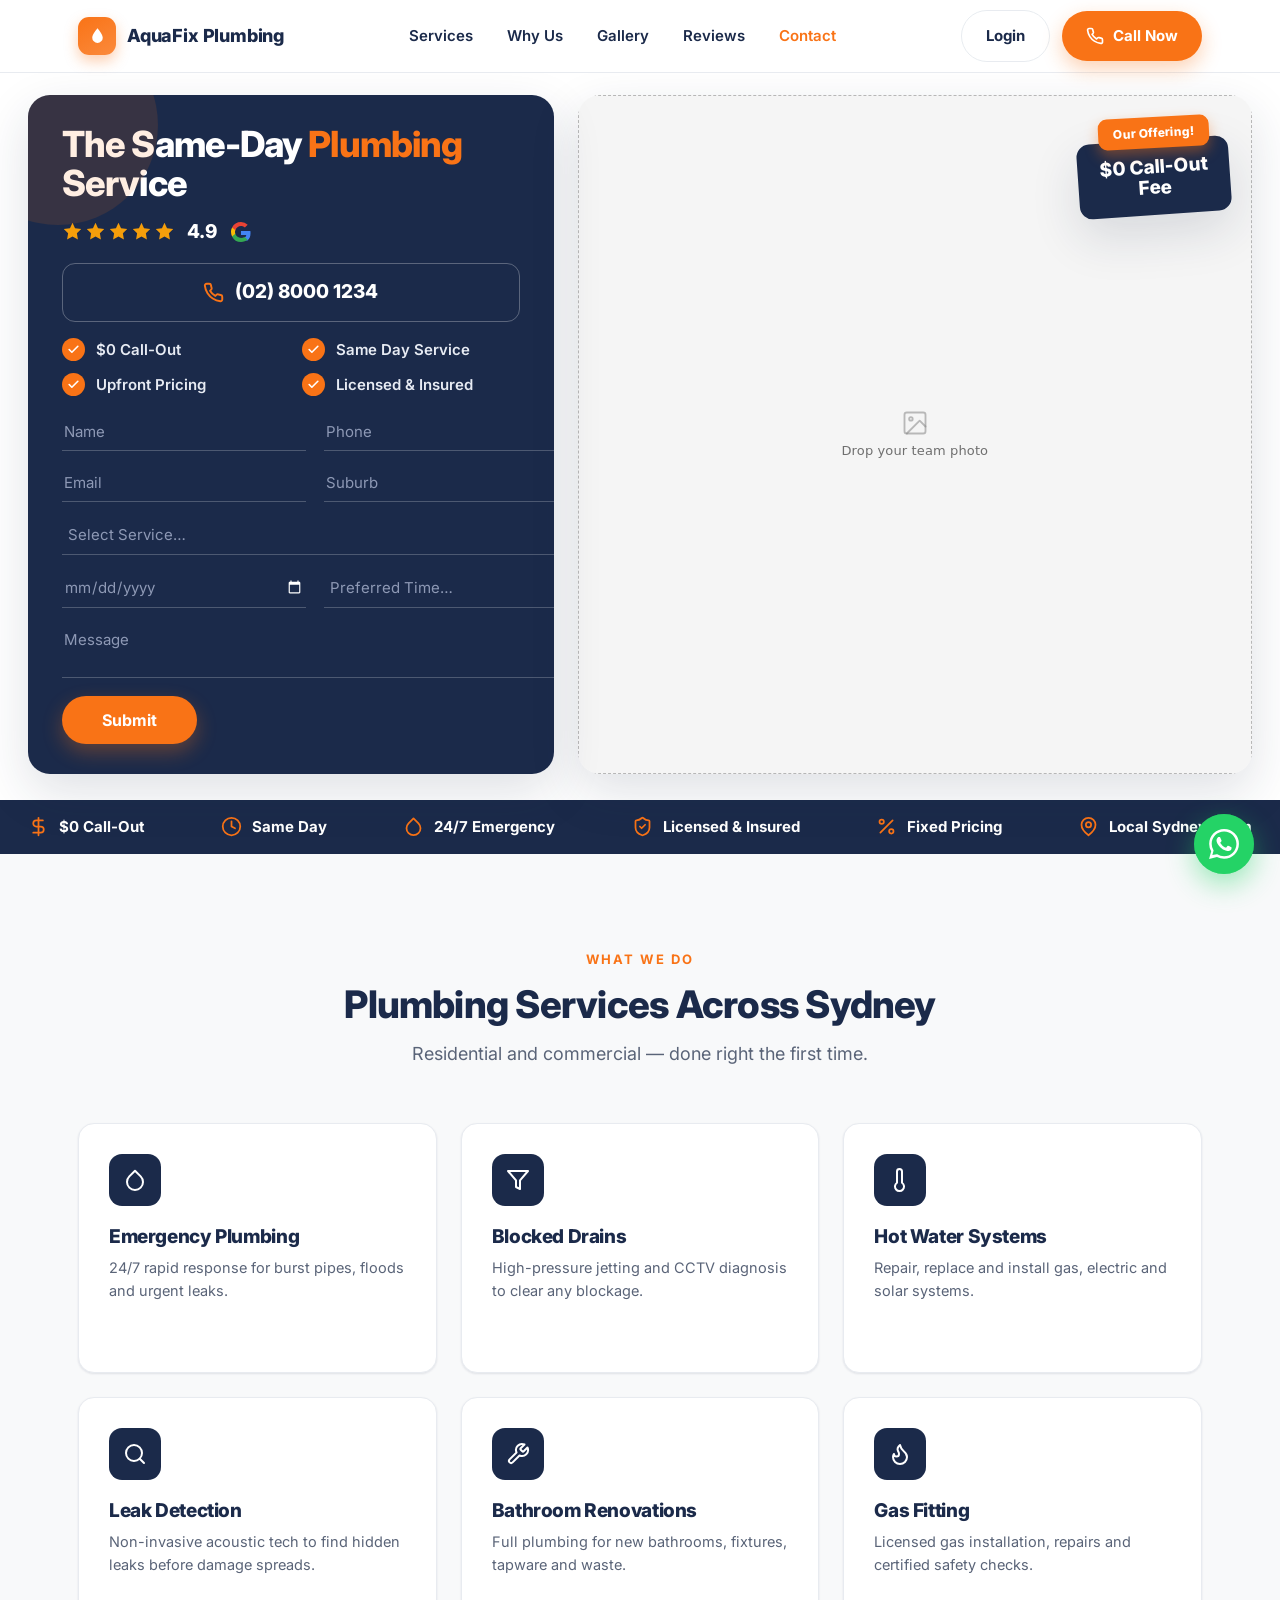
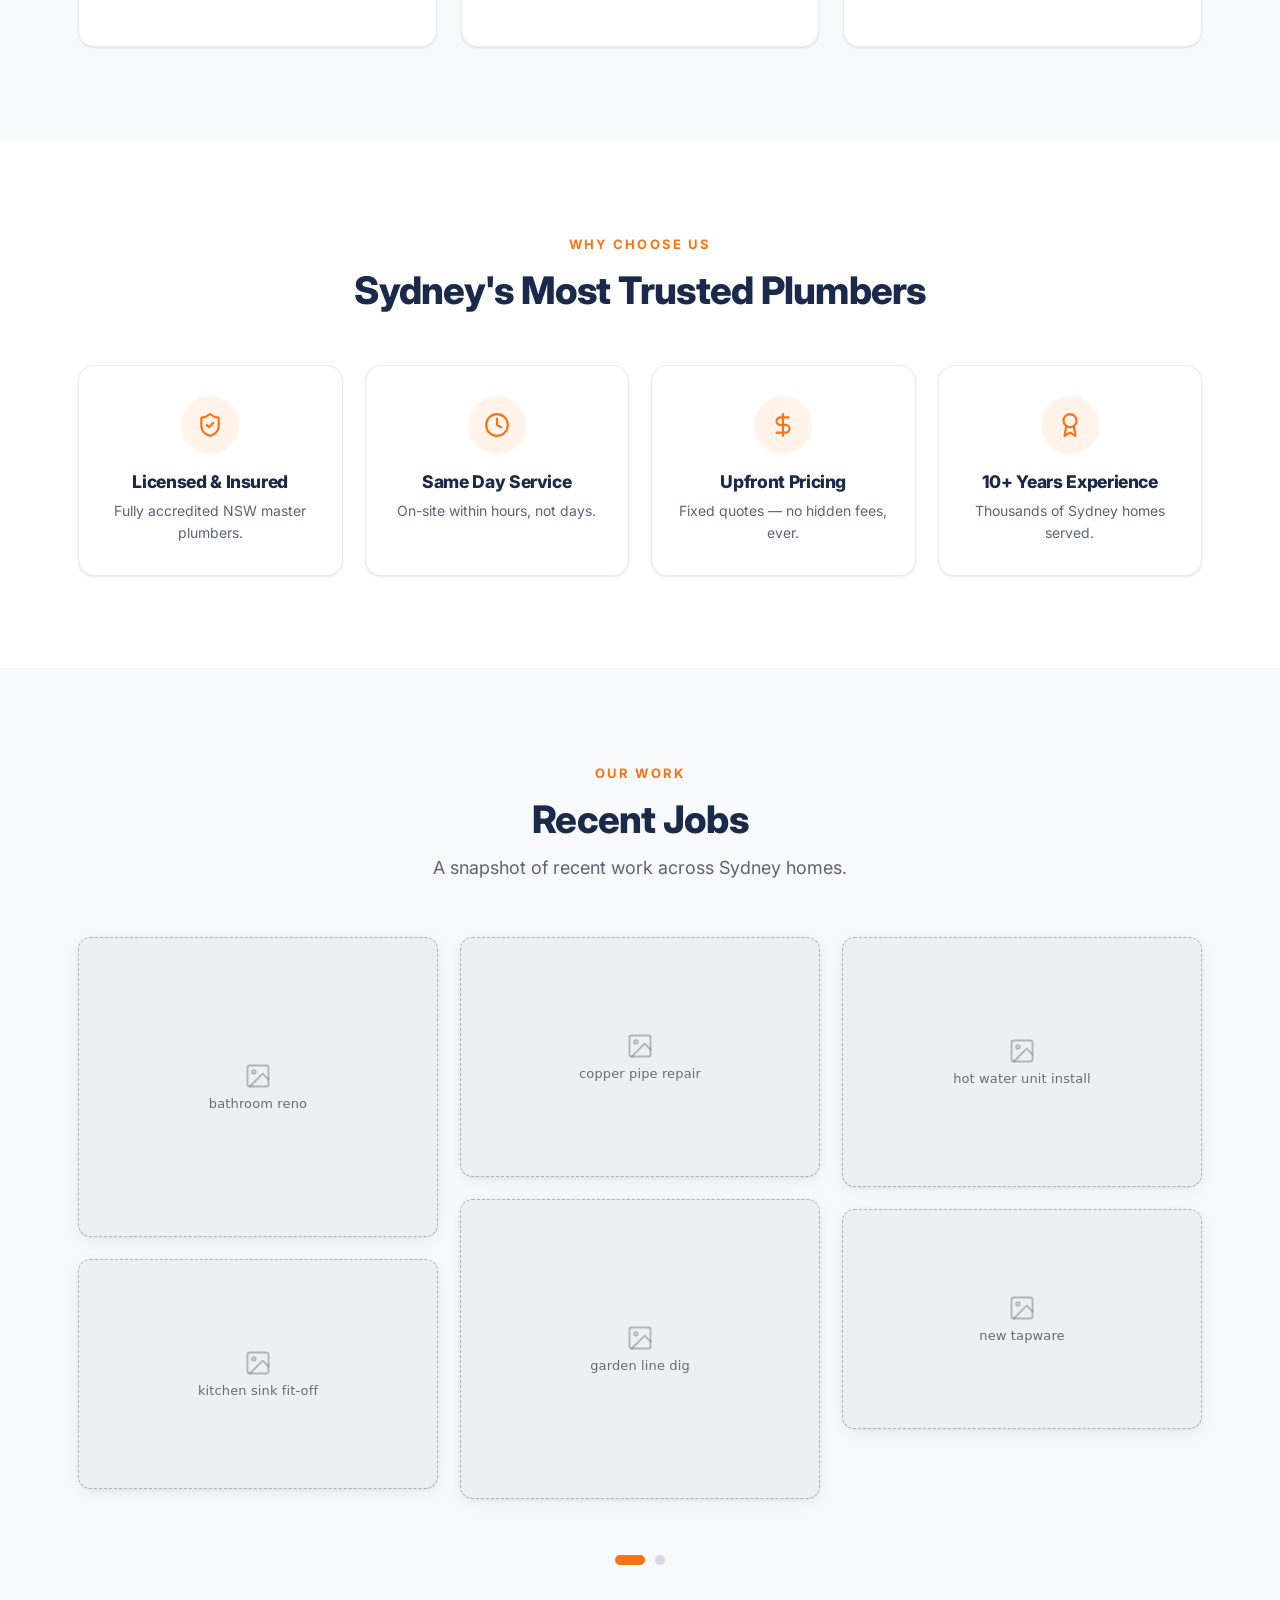
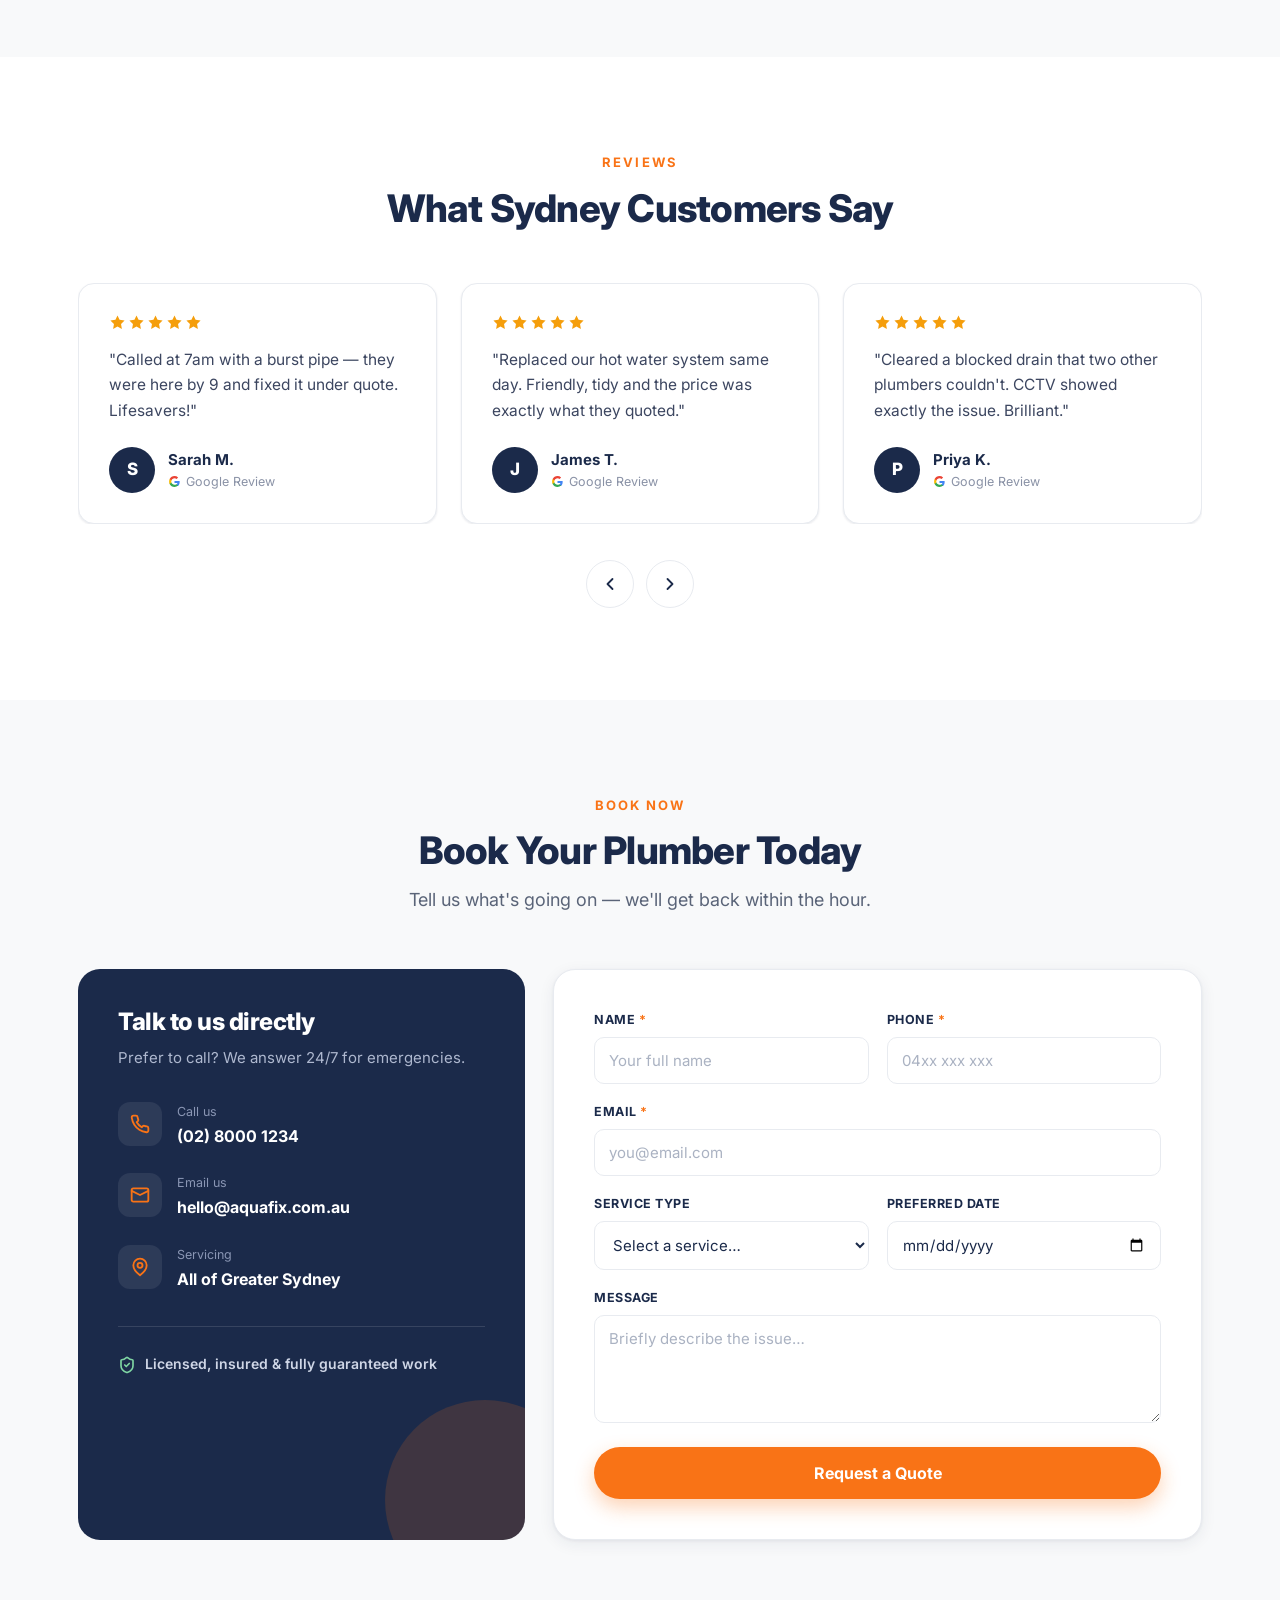
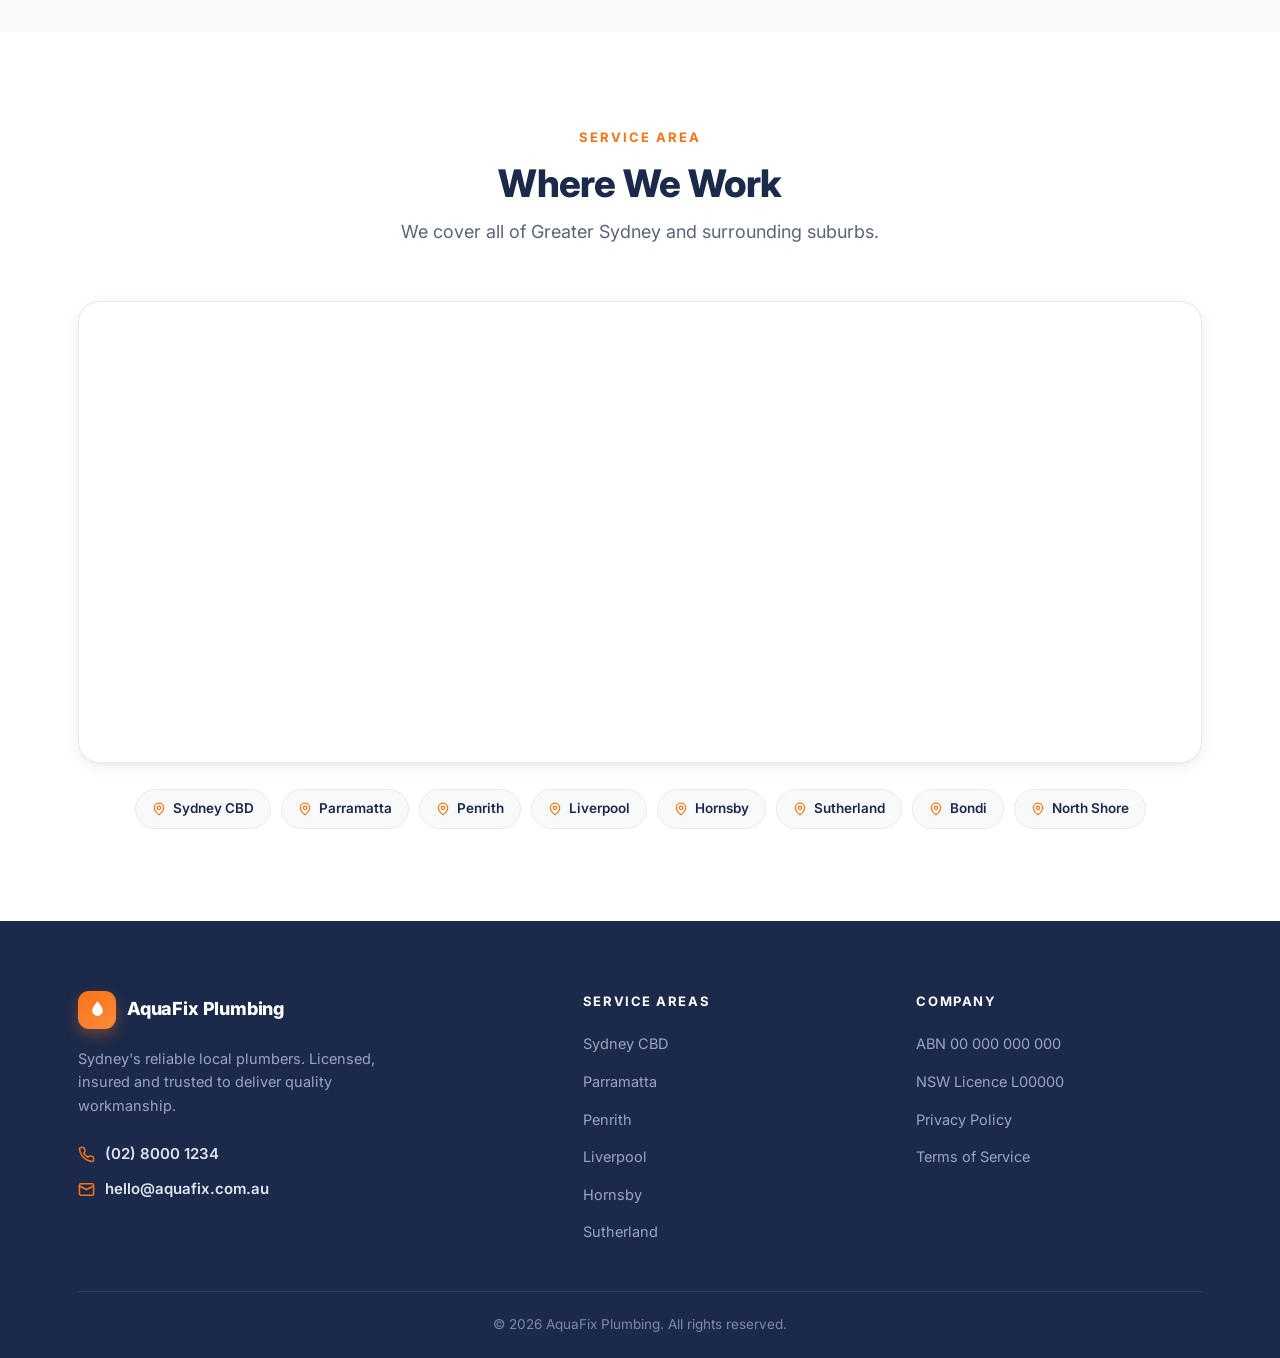
==== index.html @ 5cfd946d "Initial commit - AquaFix Plumbing website Co-Authored-By: Claude Sonnet 4.6 <noreply@anthropic.com>" ====
<!DOCTYPE html>
<html lang="en-AU">
<head>
<meta charset="UTF-8">
<meta name="viewport" content="width=device-width, initial-scale=1">
<title>AquaFix Plumbing — Your Trusted Local Plumber in Sydney</title>
<link rel="preconnect" href="https://fonts.googleapis.com">
<link rel="preconnect" href="https://fonts.gstatic.com" crossorigin>
<link href="https://fonts.googleapis.com/css2?family=Inter:wght@400;500;600;700;800;900&display=swap" rel="stylesheet">
<link rel="stylesheet" href="styles.css">
</head>
<body>

<!-- ============ NAV ============ -->
<header class="nav" id="nav">
  <div class="wrap nav-inner">
    <a href="#top" class="brand">
      <span class="brand-mark">
        <svg viewBox="0 0 24 24" fill="currentColor"><path d="M12 2.5c2.2 3 6 7 6 10.8a6 6 0 0 1-12 0C6 9.5 9.8 5.5 12 2.5z"/></svg>
      </span>
      AquaFix Plumbing
    </a>

    <nav class="nav-links">
      <a href="#services">Services</a>
      <a href="#why">Why Us</a>
      <a href="#gallery">Gallery</a>
      <a href="#reviews">Reviews</a>
      <a href="#contact">Contact</a>
    </nav>

    <div class="nav-cta">
      <a href="#" class="btn btn-ghost">Login</a>
      <a href="tel:0280001234" class="btn btn-orange">
        <svg viewBox="0 0 24 24" fill="none" stroke="currentColor" stroke-width="2.2" stroke-linecap="round" stroke-linejoin="round"><path d="M22 16.92v3a2 2 0 0 1-2.18 2 19.79 19.79 0 0 1-8.63-3.07 19.5 19.5 0 0 1-6-6 19.79 19.79 0 0 1-3.07-8.67A2 2 0 0 1 4.11 2h3a2 2 0 0 1 2 1.72c.13.96.36 1.9.7 2.81a2 2 0 0 1-.45 2.11L8.09 9.91a16 16 0 0 0 6 6l1.27-1.27a2 2 0 0 1 2.11-.45c.9.34 1.85.57 2.81.7A2 2 0 0 1 22 16.92z"/></svg>
        Call Now
      </a>
      <button class="nav-toggle" id="navToggle" aria-label="Menu">
        <svg viewBox="0 0 24 24" fill="none" stroke="currentColor" stroke-width="2.2" stroke-linecap="round"><path d="M3 6h18M3 12h18M3 18h18"/></svg>
      </button>
    </div>
  </div>
</header>

<!-- mobile drawer -->
<div class="drawer" id="drawer">
  <div class="drawer-bg" data-close></div>
  <div class="drawer-panel">
    <div class="drawer-top">
      <span class="brand"><span class="brand-mark"><svg viewBox="0 0 24 24" fill="currentColor"><path d="M12 2.5c2.2 3 6 7 6 10.8a6 6 0 0 1-12 0C6 9.5 9.8 5.5 12 2.5z"/></svg></span></span>
      <button class="nav-toggle" data-close aria-label="Close">
        <svg viewBox="0 0 24 24" fill="none" stroke="currentColor" stroke-width="2.2" stroke-linecap="round"><path d="M18 6 6 18M6 6l12 12"/></svg>
      </button>
    </div>
    <a class="dlink" href="#services" data-close>Services</a>
    <a class="dlink" href="#why" data-close>Why Us</a>
    <a class="dlink" href="#gallery" data-close>Gallery</a>
    <a class="dlink" href="#reviews" data-close>Reviews</a>
    <a class="dlink" href="#contact" data-close>Contact</a>
    <div class="drawer-actions">
      <a href="#" class="btn btn-ghost" data-close>Login</a>
      <a href="tel:0280001234" class="btn btn-orange" data-close>Call (02) 8000 1234</a>
    </div>
  </div>
</div>

<span id="top"></span>

<!-- ============ HERO ============ -->
<section class="hero">
  <div class="wrap hero-grid">

    <!-- left: form card -->
    <div class="hero-card">
      <div id="heroFormWrap">
        <h1>The Same-Day <span class="text-orange">Plumbing</span> Service</h1>
        <div class="hero-rating">
          <span class="stars" data-stars="5"></span>
          <span class="score">4.9</span>
          <span class="gmark" id="heroG"></span>
        </div>
        <a href="tel:0280001234" class="hero-phonebtn">
          <svg viewBox="0 0 24 24" fill="none" stroke="currentColor" stroke-width="2.2" stroke-linecap="round" stroke-linejoin="round"><path d="M22 16.92v3a2 2 0 0 1-2.18 2 19.79 19.79 0 0 1-8.63-3.07 19.5 19.5 0 0 1-6-6 19.79 19.79 0 0 1-3.07-8.67A2 2 0 0 1 4.11 2h3a2 2 0 0 1 2 1.72c.13.96.36 1.9.7 2.81a2 2 0 0 1-.45 2.11L8.09 9.91a16 16 0 0 0 6 6l1.27-1.27a2 2 0 0 1 2.11-.45c.9.34 1.85.57 2.81.7A2 2 0 0 1 22 16.92z"/></svg>
          (02) 8000 1234
        </a>
        <ul class="hero-checks" id="heroChecks"></ul>

        <form class="hero-form" id="heroForm" novalidate>
          <div class="hgrid">
            <div class="hfield"><input type="text" name="name" placeholder="Name" required></div>
            <div class="hfield"><input type="tel" name="phone" placeholder="Phone" required></div>
            <div class="hfield"><input type="email" name="email" placeholder="Email" required></div>
            <div class="hfield"><input type="text" name="suburb" placeholder="Suburb"></div>
            <div class="hfield full">
              <select name="service">
                <option value="">Select Service…</option>
                <option>Emergency Plumbing</option>
                <option>Blocked Drains</option>
                <option>Hot Water Systems</option>
                <option>Leak Detection</option>
                <option>Bathroom Renovations</option>
                <option>Gas Fitting</option>
              </select>
            </div>
            <div class="hfield"><input type="date" name="date"></div>
            <div class="hfield">
              <select name="time">
                <option value="">Preferred Time…</option>
                <option>Morning (8am–12pm)</option>
                <option>Afternoon (12pm–5pm)</option>
                <option>Evening (5pm–8pm)</option>
                <option>ASAP / Emergency</option>
              </select>
            </div>
            <div class="hfield full"><textarea name="message" placeholder="Message"></textarea></div>
          </div>
          <div class="hero-submit">
            <button type="submit" class="btn btn-orange">Submit</button>
          </div>
        </form>
      </div>

      <div class="hero-success" id="heroSuccess">
        <div class="check"><svg viewBox="0 0 24 24" fill="none" stroke="currentColor" stroke-width="2.4" stroke-linecap="round" stroke-linejoin="round"><path d="M20 6 9 17l-5-5"/></svg></div>
        <h2>Thanks — request received!</h2>
        <p>One of our Sydney plumbers will call you back within the hour.</p>
      </div>
    </div>

    <!-- right: team photo -->
    <div class="hero-photo">
      <image-slot id="hero-photo" shape="rect" fit="cover" placeholder="Drop your team photo"></image-slot>
      <div class="hero-offer">
        <span class="tag">Our Offering!</span>
        <div class="box">$0 Call-Out<br>Fee</div>
      </div>
    </div>

  </div>

  <div class="hero-strip">
    <div class="wrap" id="heroStrip"></div>
  </div>
</section>

<!-- ============ SERVICES ============ -->
<section class="section section--grey" id="services">
  <div class="wrap">
    <div class="sec-head">
      <span class="eyebrow">What We Do</span>
      <h2>Plumbing Services Across Sydney</h2>
      <p>Residential and commercial — done right the first time.</p>
    </div>
    <div class="svc-grid" id="svcGrid"></div>
  </div>
</section>

<!-- ============ WHY CHOOSE US ============ -->
<section class="section" id="why">
  <div class="wrap">
    <div class="sec-head">
      <span class="eyebrow">Why Choose Us</span>
      <h2>Sydney's Most Trusted Plumbers</h2>
    </div>
    <div class="why-grid" id="whyGrid"></div>
  </div>
</section>

<!-- ============ GALLERY ============ -->
<section class="section section--grey" id="gallery">
  <div class="wrap">
    <div class="sec-head">
      <span class="eyebrow">Our Work</span>
      <h2>Recent Jobs</h2>
      <p>A snapshot of recent work across Sydney homes.</p>
    </div>

    <div class="gallery-page active" data-page="0">
      <div class="masonry">
        <image-slot id="g1" style="height:300px" placeholder="bathroom reno"></image-slot>
        <image-slot id="g2" style="height:230px" placeholder="kitchen sink fit-off"></image-slot>
        <image-slot id="g3" style="height:240px" placeholder="copper pipe repair"></image-slot>
        <image-slot id="g4" style="height:300px" placeholder="garden line dig"></image-slot>
        <image-slot id="g5" style="height:250px" placeholder="hot water unit install"></image-slot>
        <image-slot id="g6" style="height:220px" placeholder="new tapware"></image-slot>
      </div>
    </div>
    <div class="gallery-page" data-page="1">
      <div class="masonry">
        <image-slot id="g7" style="height:240px" placeholder="drain CCTV"></image-slot>
        <image-slot id="g8" style="height:300px" placeholder="laundry rough-in"></image-slot>
        <image-slot id="g9" style="height:230px" placeholder="gas cooktop fit"></image-slot>
        <image-slot id="g10" style="height:300px" placeholder="vanity install"></image-slot>
        <image-slot id="g11" style="height:230px" placeholder="leak repair"></image-slot>
        <image-slot id="g12" style="height:250px" placeholder="commercial fit-out"></image-slot>
      </div>
    </div>

    <div class="dots" id="galleryDots">
      <button class="active" data-go="0" aria-label="Page 1"></button>
      <button data-go="1" aria-label="Page 2"></button>
    </div>
  </div>
</section>

<!-- ============ REVIEWS ============ -->
<section class="section" id="reviews">
  <div class="wrap">
    <div class="sec-head">
      <span class="eyebrow">Reviews</span>
      <h2>What Sydney Customers Say</h2>
    </div>
    <div class="rev-viewport">
      <div class="rev-track" id="revTrack"></div>
    </div>
    <div class="carousel-nav">
      <button class="cnav" id="revPrev" aria-label="Previous">
        <svg viewBox="0 0 24 24" fill="none" stroke="currentColor" stroke-width="2.2" stroke-linecap="round" stroke-linejoin="round"><path d="m15 18-6-6 6-6"/></svg>
      </button>
      <div class="rev-dots" id="revDots"></div>
      <button class="cnav" id="revNext" aria-label="Next">
        <svg viewBox="0 0 24 24" fill="none" stroke="currentColor" stroke-width="2.2" stroke-linecap="round" stroke-linejoin="round"><path d="m9 18 6-6-6-6"/></svg>
      </button>
    </div>
  </div>
</section>

<!-- ============ BOOKING ============ -->
<section class="section section--grey" id="contact">
  <div class="wrap">
    <div class="sec-head">
      <span class="eyebrow">Book Now</span>
      <h2>Book Your Plumber Today</h2>
      <p>Tell us what's going on — we'll get back within the hour.</p>
    </div>

    <div class="book-grid">
      <aside class="book-info">
        <h3>Talk to us directly</h3>
        <p>Prefer to call? We answer 24/7 for emergencies.</p>
        <div class="contact-row">
          <span class="contact-ic"><svg viewBox="0 0 24 24" fill="none" stroke="currentColor" stroke-width="2.2" stroke-linecap="round" stroke-linejoin="round"><path d="M22 16.92v3a2 2 0 0 1-2.18 2 19.79 19.79 0 0 1-8.63-3.07 19.5 19.5 0 0 1-6-6 19.79 19.79 0 0 1-3.07-8.67A2 2 0 0 1 4.11 2h3a2 2 0 0 1 2 1.72c.13.96.36 1.9.7 2.81a2 2 0 0 1-.45 2.11L8.09 9.91a16 16 0 0 0 6 6l1.27-1.27a2 2 0 0 1 2.11-.45c.9.34 1.85.57 2.81.7A2 2 0 0 1 22 16.92z"/></svg></span>
          <div><div class="lbl">Call us</div><div class="val">(02) 8000 1234</div></div>
        </div>
        <div class="contact-row">
          <span class="contact-ic"><svg viewBox="0 0 24 24" fill="none" stroke="currentColor" stroke-width="2.2" stroke-linecap="round" stroke-linejoin="round"><rect x="2" y="4" width="20" height="16" rx="2"/><path d="m22 7-10 5L2 7"/></svg></span>
          <div><div class="lbl">Email us</div><div class="val">hello@aquafix.com.au</div></div>
        </div>
        <div class="contact-row">
          <span class="contact-ic"><svg viewBox="0 0 24 24" fill="none" stroke="currentColor" stroke-width="2.2" stroke-linecap="round" stroke-linejoin="round"><path d="M20 10c0 6-8 12-8 12s-8-6-8-12a8 8 0 0 1 16 0z"/><circle cx="12" cy="10" r="3"/></svg></span>
          <div><div class="lbl">Servicing</div><div class="val">All of Greater Sydney</div></div>
        </div>
        <div class="book-trust">
          <svg viewBox="0 0 24 24" fill="none" stroke="currentColor" stroke-width="2.2" stroke-linecap="round" stroke-linejoin="round"><path d="M20 13c0 5-3.5 7.5-7.7 8.95a1 1 0 0 1-.6.01C7.5 20.5 4 18 4 13V6a1 1 0 0 1 1-1c2 0 4.5-1.2 6.24-2.72a1.17 1.17 0 0 1 1.52 0C14.51 3.81 17 5 19 5a1 1 0 0 1 1 1z"/><path d="m9 12 2 2 4-4"/></svg>
          Licensed, insured &amp; fully guaranteed work
        </div>
      </aside>

      <div class="book-form">
        <form id="bookForm" novalidate>
          <div class="form-grid">
            <div class="field">
              <label>Name <span class="req">*</span></label>
              <input type="text" name="name" placeholder="Your full name" required>
              <span class="err-msg">Please enter your name</span>
            </div>
            <div class="field">
              <label>Phone <span class="req">*</span></label>
              <input type="tel" name="phone" placeholder="04xx xxx xxx" required>
              <span class="err-msg">Please enter a valid phone</span>
            </div>
            <div class="field full">
              <label>Email <span class="req">*</span></label>
              <input type="email" name="email" placeholder="you@email.com" required>
              <span class="err-msg">Please enter a valid email</span>
            </div>
            <div class="field">
              <label>Service Type</label>
              <select name="service">
                <option value="">Select a service…</option>
                <option>Emergency Plumbing</option>
                <option>Blocked Drains</option>
                <option>Hot Water Systems</option>
                <option>Leak Detection</option>
                <option>Bathroom Renovations</option>
                <option>Gas Fitting</option>
                <option>Other</option>
              </select>
            </div>
            <div class="field">
              <label>Preferred Date</label>
              <input type="date" name="date">
            </div>
            <div class="field full">
              <label>Message</label>
              <textarea name="message" placeholder="Briefly describe the issue…"></textarea>
            </div>
            <div class="field full form-submit">
              <button type="submit" class="btn btn-orange btn-lg">Request a Quote</button>
            </div>
          </div>
        </form>
        <div class="form-success" id="formSuccess">
          <div class="check"><svg viewBox="0 0 24 24" fill="none" stroke="currentColor" stroke-width="2.4" stroke-linecap="round" stroke-linejoin="round"><path d="M20 6 9 17l-5-5"/></svg></div>
          <h3>Request received!</h3>
          <p>Thanks — one of our Sydney plumbers will call you back within the hour.</p>
        </div>
      </div>
    </div>
  </div>
</section>

<!-- ============ MAP ============ -->
<section class="section" id="area">
  <div class="wrap">
    <div class="sec-head">
      <span class="eyebrow">Service Area</span>
      <h2>Where We Work</h2>
      <p>We cover all of Greater Sydney and surrounding suburbs.</p>
    </div>
    <div class="map-wrap">
      <iframe loading="lazy" referrerpolicy="no-referrer-when-downgrade"
        src="https://www.google.com/maps?q=Sydney%20NSW%20Australia&z=10&output=embed"></iframe>
    </div>
    <div class="map-chips" id="mapChips"></div>
  </div>
</section>

<!-- ============ FOOTER ============ -->
<footer class="footer">
  <div class="wrap">
    <div class="footer-grid">
      <div>
        <a href="#top" class="brand">
          <span class="brand-mark"><svg viewBox="0 0 24 24" fill="currentColor"><path d="M12 2.5c2.2 3 6 7 6 10.8a6 6 0 0 1-12 0C6 9.5 9.8 5.5 12 2.5z"/></svg></span>
          AquaFix Plumbing
        </a>
        <p class="footer-tag">Sydney's reliable local plumbers. Licensed, insured and trusted to deliver quality workmanship.</p>
        <div class="footer-contact">
          <a href="tel:0280001234"><svg viewBox="0 0 24 24" fill="none" stroke="currentColor" stroke-width="2.2" stroke-linecap="round" stroke-linejoin="round"><path d="M22 16.92v3a2 2 0 0 1-2.18 2 19.79 19.79 0 0 1-8.63-3.07 19.5 19.5 0 0 1-6-6 19.79 19.79 0 0 1-3.07-8.67A2 2 0 0 1 4.11 2h3a2 2 0 0 1 2 1.72c.13.96.36 1.9.7 2.81a2 2 0 0 1-.45 2.11L8.09 9.91a16 16 0 0 0 6 6l1.27-1.27a2 2 0 0 1 2.11-.45c.9.34 1.85.57 2.81.7A2 2 0 0 1 22 16.92z"/></svg> (02) 8000 1234</a>
          <a href="mailto:hello@aquafix.com.au"><svg viewBox="0 0 24 24" fill="none" stroke="currentColor" stroke-width="2.2" stroke-linecap="round" stroke-linejoin="round"><rect x="2" y="4" width="20" height="16" rx="2"/><path d="m22 7-10 5L2 7"/></svg> hello@aquafix.com.au</a>
        </div>
      </div>
      <div class="footer-col">
        <h4>Service Areas</h4>
        <ul>
          <li><a href="#area">Sydney CBD</a></li>
          <li><a href="#area">Parramatta</a></li>
          <li><a href="#area">Penrith</a></li>
          <li><a href="#area">Liverpool</a></li>
          <li><a href="#area">Hornsby</a></li>
          <li><a href="#area">Sutherland</a></li>
        </ul>
      </div>
      <div class="footer-col">
        <h4>Company</h4>
        <ul>
          <li><a href="#">ABN 00 000 000 000</a></li>
          <li><a href="#">NSW Licence L00000</a></li>
          <li><a href="#">Privacy Policy</a></li>
          <li><a href="#">Terms of Service</a></li>
        </ul>
      </div>
    </div>
    <div class="footer-bar">© 2026 AquaFix Plumbing. All rights reserved.</div>
  </div>
</footer>

<!-- floating WhatsApp --><a href="#" class="fab-wa" aria-label="WhatsApp us">
  <svg viewBox="0 0 24 24" fill="currentColor"><path d="M.057 24l1.687-6.163a11.867 11.867 0 0 1-1.587-5.946C.16 5.335 5.495 0 12.05 0a11.817 11.817 0 0 1 8.413 3.488 11.824 11.824 0 0 1 3.48 8.414c-.003 6.557-5.338 11.892-11.893 11.892a11.9 11.9 0 0 1-5.688-1.448L.057 24zm6.597-3.807c1.676.995 3.276 1.591 5.392 1.592 5.448 0 9.886-4.434 9.889-9.885.002-5.462-4.415-9.89-9.881-9.892-5.452 0-9.887 4.434-9.889 9.884a9.86 9.86 0 0 0 1.51 5.26l-.999 3.648 3.477-.607zm11.387-5.464c-.074-.124-.272-.198-.57-.347-.297-.149-1.758-.868-2.031-.967-.272-.099-.47-.149-.669.149-.198.297-.768.967-.941 1.165-.173.198-.347.223-.644.074-.297-.149-1.255-.462-2.39-1.475-.883-.788-1.48-1.761-1.653-2.059-.173-.297-.018-.458.13-.606.134-.133.297-.347.446-.521.151-.172.2-.296.3-.495.099-.198.05-.372-.025-.521-.075-.148-.669-1.611-.916-2.206-.242-.579-.487-.501-.669-.51l-.57-.01c-.198 0-.52.074-.792.372s-1.04 1.016-1.04 2.479 1.065 2.876 1.213 3.074c.149.198 2.095 3.2 5.076 4.487.709.306 1.263.489 1.694.626.712.226 1.36.194 1.872.118.571-.085 1.758-.719 2.006-1.413.248-.694.248-1.289.173-1.413z"/></svg>
</a>

<!-- mobile sticky action bar -->
<div class="mobile-bar">
  <a href="#" class="mbtn mbtn-wa" aria-label="WhatsApp us">
    <svg viewBox="0 0 24 24" fill="currentColor"><path d="M.057 24l1.687-6.163a11.867 11.867 0 0 1-1.587-5.946C.16 5.335 5.495 0 12.05 0a11.817 11.817 0 0 1 8.413 3.488 11.824 11.824 0 0 1 3.48 8.414c-.003 6.557-5.338 11.892-11.893 11.892a11.9 11.9 0 0 1-5.688-1.448L.057 24zm6.597-3.807c1.676.995 3.276 1.591 5.392 1.592 5.448 0 9.886-4.434 9.889-9.885.002-5.462-4.415-9.89-9.881-9.892-5.452 0-9.887 4.434-9.889 9.884a9.86 9.86 0 0 0 1.51 5.26l-.999 3.648 3.477-.607zm11.387-5.464c-.074-.124-.272-.198-.57-.347-.297-.149-1.758-.868-2.031-.967-.272-.099-.47-.149-.669.149-.198.297-.768.967-.941 1.165-.173.198-.347.223-.644.074-.297-.149-1.255-.462-2.39-1.475-.883-.788-1.48-1.761-1.653-2.059-.173-.297-.018-.458.13-.606.134-.133.297-.347.446-.521.151-.172.2-.296.3-.495.099-.198.05-.372-.025-.521-.075-.148-.669-1.611-.916-2.206-.242-.579-.487-.501-.669-.51l-.57-.01c-.198 0-.52.074-.792.372s-1.04 1.016-1.04 2.479 1.065 2.876 1.213 3.074c.149.198 2.095 3.2 5.076 4.487.709.306 1.263.489 1.694.626.712.226 1.36.194 1.872.118.571-.085 1.758-.719 2.006-1.413.248-.694.248-1.289.173-1.413z"/></svg>
    WhatsApp
  </a>
  <a href="tel:0280001234" class="mbtn mbtn-call">
    <svg viewBox="0 0 24 24" fill="none" stroke="currentColor" stroke-width="2.2" stroke-linecap="round" stroke-linejoin="round"><path d="M22 16.92v3a2 2 0 0 1-2.18 2 19.79 19.79 0 0 1-8.63-3.07 19.5 19.5 0 0 1-6-6 19.79 19.79 0 0 1-3.07-8.67A2 2 0 0 1 4.11 2h3a2 2 0 0 1 2 1.72c.13.96.36 1.9.7 2.81a2 2 0 0 1-.45 2.11L8.09 9.91a16 16 0 0 0 6 6l1.27-1.27a2 2 0 0 1 2.11-.45c.9.34 1.85.57 2.81.7A2 2 0 0 1 22 16.92z"/></svg>
    Call Now
  </a>
</div>

<script src="image-slot.js"></script>
<script src="config.js"></script>
<script src="app.js"></script>
</body>
</html>
---- styles.css ----
/* ============ AquaFix Plumbing — styles ============ */
:root{
  --navy:#1B2A4A;
  --navy-2:#16223C;
  --navy-3:#22325A;
  --orange:#F97316;
  --orange-dark:#EA6A0C;
  --grey-bg:#F8F9FA;
  --ink:#1B2A4A;
  --body:#5A6478;
  --muted:#8A92A6;
  --line:#E8EBF0;
  --white:#fff;
  --gold:#F59E0B;
  --green:#25D366;
  --shadow-sm:0 1px 2px rgba(27,42,74,.06), 0 1px 3px rgba(27,42,74,.05);
  --shadow:0 4px 16px rgba(27,42,74,.07), 0 1px 3px rgba(27,42,74,.06);
  --shadow-lg:0 18px 50px rgba(27,42,74,.14);
  --r-sm:10px;
  --r:16px;
  --r-lg:22px;
  --maxw:1180px;
}

*{box-sizing:border-box;margin:0;padding:0}
html{scroll-behavior:smooth;scroll-padding-top:84px}
body{
  font-family:'Inter',system-ui,-apple-system,sans-serif;
  color:var(--body);
  background:var(--white);
  line-height:1.6;
  -webkit-font-smoothing:antialiased;
  text-rendering:optimizeLegibility;
  overflow-x:hidden;
}
img{display:block;max-width:100%}
a{color:inherit;text-decoration:none}
button{font-family:inherit;cursor:pointer;border:none;background:none}

.wrap{max-width:var(--maxw);margin:0 auto;padding:0 28px}

/* ---------- shared section bits ---------- */
.section{padding:92px 0}
.section--grey{background:var(--grey-bg)}
.section--navy{background:var(--navy)}
.eyebrow{
  display:inline-block;
  color:var(--orange);
  font-weight:700;
  font-size:13px;
  letter-spacing:.16em;
  text-transform:uppercase;
  margin-bottom:14px;
}
.sec-head{text-align:center;max-width:660px;margin:0 auto 54px}
h1,h2,h3{color:var(--ink);font-weight:800;letter-spacing:-.02em;line-height:1.12}
.sec-head h2{font-size:38px;margin-bottom:14px}
.sec-head p{font-size:18px;color:var(--body)}
.text-orange{color:var(--orange)}

/* ---------- buttons ---------- */
.btn{
  display:inline-flex;align-items:center;justify-content:center;gap:9px;
  font-weight:700;font-size:15px;border-radius:999px;
  padding:13px 24px;transition:transform .15s ease, box-shadow .2s ease, background .2s ease, color .2s ease;
  white-space:nowrap;
}
.btn svg{width:18px;height:18px}
.btn-orange{background:var(--orange);color:#fff;box-shadow:0 8px 20px rgba(249,115,22,.32)}
.btn-orange:hover{background:var(--orange-dark);transform:translateY(-2px);box-shadow:0 12px 26px rgba(249,115,22,.4)}
.btn-ghost{background:transparent;color:var(--navy);border:1.5px solid var(--line)}
.btn-ghost:hover{border-color:var(--navy);background:#fff}
.btn-outline-light{background:rgba(255,255,255,.07);color:#fff;border:1.5px solid rgba(255,255,255,.45);backdrop-filter:blur(6px)}
.btn-outline-light:hover{background:rgba(255,255,255,.16);transform:translateY(-2px)}
.btn-lg{padding:16px 30px;font-size:16px}

/* ---------- nav ---------- */
.nav{
  position:sticky;top:0;z-index:60;
  background:rgba(255,255,255,.92);
  backdrop-filter:saturate(180%) blur(12px);
  border-bottom:1px solid var(--line);
  transition:box-shadow .25s ease;
}
.nav.scrolled{box-shadow:0 6px 24px rgba(27,42,74,.08)}
.nav-inner{display:flex;align-items:center;justify-content:space-between;height:72px;gap:24px}
.brand{display:flex;align-items:center;gap:11px;font-weight:800;color:var(--ink);font-size:18px;letter-spacing:-.01em}
.brand-mark{
  width:38px;height:38px;border-radius:11px;
  background:linear-gradient(150deg,var(--orange),#fb8a3c);
  display:grid;place-items:center;color:#fff;
  box-shadow:0 6px 14px rgba(249,115,22,.34);
}
.brand-mark svg{width:21px;height:21px}
.nav-links{display:flex;align-items:center;gap:6px}
.nav-links a{
  color:var(--navy);font-weight:600;font-size:15px;padding:9px 14px;border-radius:9px;
  transition:color .15s ease,background .15s ease;
}
.nav-links a:hover{color:var(--orange);background:#fff7f1}
.nav-cta{display:flex;align-items:center;gap:12px}
.nav-toggle{display:none;width:42px;height:42px;border-radius:10px;border:1px solid var(--line);align-items:center;justify-content:center}
.nav-toggle svg{width:22px;height:22px;color:var(--navy)}

/* ---------- hero (two-column: form left, photo right) ---------- */
.stars{display:inline-flex;gap:2px}
.stars svg{width:17px;height:17px;color:var(--gold)}

.hero{position:relative;background:#fff;padding:22px 0 0;overflow:hidden}
.hero .wrap{max-width:1340px}
.hero-grid{display:grid;grid-template-columns:minmax(430px,0.92fr) 1.18fr;gap:24px;align-items:stretch}

/* left navy form card */
.hero-card{
  background:var(--navy);border-radius:var(--r-lg);padding:30px 34px;color:#fff;
  box-shadow:var(--shadow-lg);position:relative;overflow:hidden;
}
.hero-card::after{content:"";position:absolute;left:-70px;top:-70px;width:200px;height:200px;border-radius:50%;background:rgba(249,115,22,.12)}
.hero-card > *{position:relative}
.hero-card h1{color:#fff;font-size:36px;line-height:1.08;letter-spacing:-.025em;margin-bottom:14px}
.hero-card h1 .text-orange{color:var(--orange)}
.hero-rating{display:flex;align-items:center;gap:12px;margin-bottom:16px}
.hero-rating .stars svg{width:21px;height:21px}
.hero-rating .score{font-weight:800;font-size:19px;color:#fff}
.hero-rating .gmark{width:24px;height:24px;display:inline-flex}
.hero-rating .gmark svg{width:24px;height:24px}

.hero-phonebtn{
  display:flex;align-items:center;justify-content:center;gap:11px;
  border:1.5px solid rgba(255,255,255,.28);border-radius:13px;padding:13px;
  font-weight:800;font-size:19px;color:#fff;margin-bottom:16px;
  transition:background .2s ease,border-color .2s ease;
}
.hero-phonebtn:hover{background:rgba(255,255,255,.07);border-color:var(--orange)}
.hero-phonebtn svg{width:21px;height:21px;color:var(--orange)}

.hero-checks{list-style:none;display:grid;grid-template-columns:1fr 1fr;gap:11px 22px;margin-bottom:16px}
.hero-checks li{display:flex;align-items:center;gap:11px;font-weight:600;font-size:15px;color:#e7ebf3}
.hero-checks .ck{width:23px;height:23px;border-radius:50%;background:var(--orange);display:grid;place-items:center;flex:none}
.hero-checks .ck svg{width:13px;height:13px;color:#fff}

.hero-form .hgrid{display:grid;grid-template-columns:1fr 1fr;gap:13px 18px}
.hero-form .hfield{display:flex;flex-direction:column;position:relative}
.hero-form .hfield.full{grid-column:1/-1}
.hero-form input,.hero-form select,.hero-form textarea{
  font-family:inherit;font-size:15px;color:#fff;background:transparent;
  border:none;border-bottom:1.5px solid rgba(255,255,255,.22);
  padding:9px 2px;transition:border-color .15s ease;
}
.hero-form input::placeholder,.hero-form textarea::placeholder{color:#8e99b5}
.hero-form select{color:#8e99b5;color-scheme:dark}
.hero-form select.filled{color:#fff}
.hero-form select option{color:#1B2A4A}
.hero-form input[type=date]{color:#8e99b5;color-scheme:dark}
.hero-form input[type=date].filled{color:#fff}
.hero-form textarea{resize:vertical;min-height:48px}
.hero-form input:focus,.hero-form select:focus,.hero-form textarea:focus{outline:none;border-bottom-color:var(--orange)}
.hero-form .hfield.error input,.hero-form .hfield.error select{border-bottom-color:#ff7a7a}
.hero-submit{margin-top:18px}
.hero-submit .btn{padding:14px 40px;font-size:16px}
.hero-success{display:none;text-align:center;padding:40px 6px}
.hero-success.show{display:block}
.hero-success .check{width:62px;height:62px;border-radius:50%;background:rgba(249,115,22,.16);color:var(--orange);display:grid;place-items:center;margin:0 auto 18px}
.hero-success .check svg{width:32px;height:32px}
.hero-success h2{color:#fff;font-size:24px;margin-bottom:8px}
.hero-success p{color:#aeb8cf;font-size:15px}

/* right photo */
.hero-photo{position:relative;border-radius:var(--r-lg);overflow:hidden;min-height:420px;box-shadow:var(--shadow-lg)}
.hero-photo image-slot{position:absolute;inset:0;width:100%;height:100%}
.hero-offer{position:absolute;top:22px;right:22px;text-align:center;z-index:3}
.hero-offer .tag{display:inline-block;white-space:nowrap;background:var(--orange);color:#fff;font-weight:800;font-size:12px;letter-spacing:.02em;padding:6px 15px;border-radius:9px;transform:rotate(-3deg);box-shadow:0 6px 14px rgba(249,115,22,.4);position:relative;z-index:2}
.hero-offer .box{margin-top:-8px;background:var(--navy);color:#fff;font-weight:800;font-size:19px;line-height:1.12;padding:16px 22px;border-radius:13px;box-shadow:var(--shadow-lg);transform:rotate(-4deg)}

/* bottom trust strip */
.hero-strip{margin-top:26px;background:var(--navy)}
.hero-strip .wrap{display:flex;align-items:center;justify-content:space-between;gap:18px;flex-wrap:wrap;padding-top:15px;padding-bottom:15px}
.hero-strip .item{display:flex;align-items:center;gap:10px;color:#fff;font-weight:700;font-size:15px;white-space:nowrap}
.hero-strip .item svg{width:21px;height:21px;color:var(--orange);flex:none}

/* ---------- services ---------- */
.svc-grid{display:grid;grid-template-columns:repeat(3,1fr);gap:24px}
.svc-card{
  background:#fff;border:1px solid var(--line);border-radius:var(--r);padding:30px;
  box-shadow:var(--shadow-sm);transition:transform .2s ease,box-shadow .2s ease,border-color .2s ease;
}
.svc-card:hover{transform:translateY(-5px);box-shadow:var(--shadow-lg);border-color:#fff}
.svc-ic{
  width:52px;height:52px;border-radius:13px;background:var(--navy);color:#fff;
  display:grid;place-items:center;margin-bottom:20px;
}
.svc-ic svg{width:24px;height:24px}
.svc-card h3{font-size:19px;margin-bottom:9px}
.svc-card p{font-size:14.5px;color:var(--body)}
.svc-card .more{display:inline-flex;align-items:center;gap:6px;color:var(--orange);font-weight:700;font-size:14px;margin-top:16px;opacity:0;transform:translateX(-4px);transition:.2s ease}
.svc-card .more svg{width:15px;height:15px}
.svc-card:hover .more{opacity:1;transform:translateX(0)}

/* ---------- why us ---------- */
.why-grid{display:grid;grid-template-columns:repeat(4,1fr);gap:22px}
.why-card{
  background:#fff;border:1px solid var(--line);border-radius:var(--r);padding:30px 26px;text-align:center;
  box-shadow:var(--shadow-sm);transition:transform .2s ease,box-shadow .2s ease;
}
.why-card:hover{transform:translateY(-5px);box-shadow:var(--shadow-lg)}
.why-ic{
  width:58px;height:58px;border-radius:50%;margin:0 auto 18px;
  background:#fff3ea;color:var(--orange);display:grid;place-items:center;
}
.why-ic svg{width:26px;height:26px}
.why-card h3{font-size:17.5px;margin-bottom:8px}
.why-card p{font-size:14px;color:var(--body)}

/* ---------- gallery ---------- */
.gallery-page{display:none}
.gallery-page.active{display:block}
.masonry{columns:3;column-gap:22px}
.masonry image-slot{width:100%;margin-bottom:22px;break-inside:avoid;box-shadow:var(--shadow);border-radius:var(--r)}
.dots{display:flex;justify-content:center;gap:10px;margin-top:34px}
.dots button{width:10px;height:10px;border-radius:50%;background:#d4dae6;transition:.2s ease}
.dots button.active{background:var(--orange);width:30px;border-radius:999px}

/* ---------- reviews ---------- */
.rev-viewport{overflow:hidden}
.rev-track{display:flex;gap:24px;transition:transform .45s cubic-bezier(.4,0,.2,1)}
.rev-card{
  flex:0 0 calc((100% - 48px)/3);
  background:#fff;border:1px solid var(--line);border-radius:var(--r);padding:30px;
  box-shadow:var(--shadow-sm);display:flex;flex-direction:column;
}
.rev-card .stars{margin-bottom:16px}
.rev-quote{font-size:15.5px;color:#3c4660;line-height:1.62;flex:1;margin-bottom:24px}
.rev-author{display:flex;align-items:center;gap:13px}
.rev-avatar{width:46px;height:46px;border-radius:50%;background:var(--navy);color:#fff;display:grid;place-items:center;font-weight:800;font-size:17px}
.rev-name{font-weight:700;color:var(--ink);font-size:15px}
.rev-src{font-size:12.5px;color:var(--muted);display:flex;align-items:center;gap:5px}
.rev-src svg{width:13px;height:13px}
.carousel-nav{display:flex;justify-content:center;align-items:center;gap:12px;margin-top:36px}
.rev-dots{display:none;gap:8px;align-items:center}
.rev-dots .rd{width:9px;height:9px;border-radius:50%;background:#d4dae6;transition:.2s ease;padding:0}
.rev-dots .rd.active{background:var(--orange);width:26px;border-radius:999px}
.cnav{
  width:48px;height:48px;border-radius:50%;border:1.5px solid var(--line);background:#fff;
  display:grid;place-items:center;color:var(--navy);transition:.2s ease;
}
.cnav:hover{border-color:var(--orange);color:var(--orange);background:#fff7f1}
.cnav svg{width:20px;height:20px}

/* ---------- booking ---------- */
.book-grid{display:grid;grid-template-columns:1fr 1.45fr;gap:28px;align-items:stretch}
.book-info{
  background:var(--navy);color:#fff;border-radius:var(--r-lg);padding:40px;
  position:relative;overflow:hidden;
}
.book-info::after{content:"";position:absolute;right:-60px;bottom:-60px;width:200px;height:200px;border-radius:50%;background:rgba(249,115,22,.16)}
.book-info h3{color:#fff;font-size:24px;margin-bottom:10px}
.book-info > p{color:#aeb8cf;font-size:15px;margin-bottom:32px;position:relative}
.contact-row{display:flex;gap:15px;align-items:flex-start;margin-bottom:24px;position:relative}
.contact-ic{width:44px;height:44px;border-radius:12px;background:rgba(255,255,255,.08);display:grid;place-items:center;flex:none}
.contact-ic svg{width:20px;height:20px;color:var(--orange)}
.contact-row .lbl{font-size:12.5px;color:#8a96b4;margin-bottom:2px}
.contact-row .val{font-weight:700;color:#fff;font-size:16px}
.book-trust{display:flex;gap:9px;align-items:center;margin-top:34px;padding-top:26px;border-top:1px solid rgba(255,255,255,.12);position:relative;color:#cfd6e6;font-size:14px;font-weight:600}
.book-trust svg{width:18px;height:18px;color:#7fd6a3}

.book-form{background:#fff;border:1px solid var(--line);border-radius:var(--r-lg);padding:40px;box-shadow:var(--shadow)}
.form-grid{display:grid;grid-template-columns:1fr 1fr;gap:18px}
.field{display:flex;flex-direction:column;gap:7px}
.field.full{grid-column:1/-1}
.field label{font-size:12.5px;font-weight:700;letter-spacing:.04em;text-transform:uppercase;color:var(--navy)}
.field label .req{color:var(--orange)}
.field input,.field select,.field textarea{
  font-family:inherit;font-size:15px;color:var(--ink);
  border:1.5px solid var(--line);border-radius:var(--r-sm);padding:13px 14px;background:#fff;
  transition:border-color .15s ease,box-shadow .15s ease;width:100%;
}
.field textarea{resize:vertical;min-height:108px}
.field input:focus,.field select:focus,.field textarea:focus{
  outline:none;border-color:var(--orange);box-shadow:0 0 0 4px rgba(249,115,22,.12);
}
.field input::placeholder,.field textarea::placeholder{color:#aab2c2}
.field.error input,.field.error select,.field.error textarea{border-color:#e5484d;box-shadow:0 0 0 4px rgba(229,72,77,.1)}
.field .err-msg{display:none;color:#e5484d;font-size:12.5px;font-weight:600}
.field.error .err-msg{display:block}
.form-submit{margin-top:6px}
.form-submit .btn{width:100%}
.form-success{
  display:none;text-align:center;padding:30px 10px;
}
.form-success.show{display:block}
.form-success .check{width:64px;height:64px;border-radius:50%;background:#e9f9f0;color:#1f9d57;display:grid;place-items:center;margin:0 auto 18px}
.form-success .check svg{width:32px;height:32px}
.form-success h3{font-size:22px;margin-bottom:8px}
.form-success p{color:var(--body)}

/* ---------- map ---------- */
.map-wrap{border-radius:var(--r-lg);overflow:hidden;box-shadow:var(--shadow);border:1px solid var(--line);position:relative}
.map-wrap iframe{display:block;width:100%;height:460px;border:0;filter:grayscale(.12) contrast(1.02)}
.map-chips{display:flex;gap:10px;flex-wrap:wrap;justify-content:center;margin-top:26px}
.map-chip{display:inline-flex;align-items:center;gap:7px;background:var(--grey-bg);border:1px solid var(--line);border-radius:999px;padding:8px 16px;font-size:13.5px;font-weight:600;color:var(--navy)}
.map-chip svg{width:14px;height:14px;color:var(--orange)}

/* ---------- footer ---------- */
.footer{background:var(--navy);color:#c7cfe0;padding:70px 0 0}
.footer-grid{display:grid;grid-template-columns:1.6fr 1fr 1fr;gap:48px;padding-bottom:46px}
.footer .brand{color:#fff;margin-bottom:18px}
.footer-tag{font-size:14.5px;color:#9aa5bf;max-width:330px;margin-bottom:24px;line-height:1.65}
.footer-contact{display:flex;flex-direction:column;gap:11px}
.footer-contact a{display:inline-flex;align-items:center;gap:10px;color:#dfe4ef;font-weight:600;font-size:15px;transition:color .15s ease}
.footer-contact a:hover{color:var(--orange)}
.footer-contact svg{width:17px;height:17px;color:var(--orange)}
.footer-col h4{color:#fff;font-size:13px;letter-spacing:.12em;text-transform:uppercase;margin-bottom:20px;font-weight:700}
.footer-col ul{list-style:none;display:flex;flex-direction:column;gap:12px}
.footer-col a{color:#9aa5bf;font-size:14.5px;transition:color .15s ease}
.footer-col a:hover{color:#fff}
.footer-bar{border-top:1px solid rgba(255,255,255,.1);padding:22px 0;font-size:13.5px;color:#7e89a4;text-align:center}

/* ---------- floating ---------- */
.fab-wa{
  position:fixed;right:26px;bottom:26px;z-index:80;
  width:60px;height:60px;border-radius:50%;background:var(--green);
  display:grid;place-items:center;color:#fff;
  box-shadow:0 10px 28px rgba(37,211,102,.45);
  transition:transform .2s ease;
}
.fab-wa:hover{transform:scale(1.07)}
.fab-wa svg{width:30px;height:30px}
.fab-wa::before{content:"";position:absolute;inset:0;border-radius:50%;background:var(--green);opacity:.5;animation:wapulse 2.4s infinite;z-index:-1}
@keyframes wapulse{0%{transform:scale(1);opacity:.5}70%{transform:scale(1.5);opacity:0}100%{opacity:0}}

/* ---------- mobile sticky action bar ---------- */
.mobile-bar{display:none}
.mbtn{
  flex:1;display:flex;align-items:center;justify-content:center;gap:9px;
  min-height:52px;font-weight:800;font-size:16px;color:#fff;border-radius:13px;
}
.mbtn svg{width:21px;height:21px}
.mbtn-wa{background:var(--green)}
.mbtn-call{background:var(--orange)}

/* ---------- mobile drawer ---------- */
.drawer{
  position:fixed;inset:0;z-index:70;display:none;
}
.drawer.open{display:block}
.drawer-bg{position:absolute;inset:0;background:rgba(27,42,74,.5);backdrop-filter:blur(2px)}
.drawer-panel{
  position:absolute;top:0;right:0;height:100%;width:min(82vw,340px);background:#fff;
  padding:26px 24px;display:flex;flex-direction:column;gap:6px;
  box-shadow:-20px 0 50px rgba(27,42,74,.2);transform:translateX(100%);transition:transform .3s ease;
}
.drawer.open .drawer-panel{transform:translateX(0)}
.drawer-top{display:flex;justify-content:space-between;align-items:center;margin-bottom:18px}
.drawer-panel a.dlink{padding:14px 12px;border-radius:10px;color:var(--navy);font-weight:600;font-size:17px;border-bottom:1px solid var(--line)}
.drawer-panel a.dlink:hover{background:var(--grey-bg)}
.drawer-actions{margin-top:auto;display:flex;flex-direction:column;gap:12px}
.drawer-actions .btn{width:100%}

/* ---------- responsive ---------- */
@media (max-width:980px){
  .nav-links,.nav-cta .btn-ghost{display:none}
  .nav-toggle{display:flex}
  .svc-grid{grid-template-columns:repeat(2,1fr)}
  .why-grid{grid-template-columns:repeat(2,1fr)}
  .book-grid{grid-template-columns:1fr}
  .footer-grid{grid-template-columns:1fr 1fr;gap:36px}
  .rev-card{flex:0 0 calc((100% - 24px)/2)}
  .hero-grid{grid-template-columns:1fr}
  .hero-photo{min-height:380px;order:-1}
  .hero-card h1{font-size:36px}
  .hero-strip .wrap{justify-content:flex-start;gap:14px 28px}
}

/* ===== MOBILE (≤680px): mobile-first single column ===== */
@media (max-width:680px){
  .wrap{padding:0 16px}
  .section{padding:48px 0}
  body{padding-bottom:72px} /* room for sticky action bar */

  .sec-head{margin-bottom:34px}
  .sec-head h2{font-size:27px}
  .sec-head p{font-size:16px}
  .eyebrow{font-size:12px}

  /* tap targets */
  .nav-links a,.dlink,.footer-col a,.footer-contact a{min-height:44px;display:flex;align-items:center}
  .cnav{width:46px;height:46px}

  /* nav: logo left, hamburger right */
  .nav-inner{height:62px}
  .nav-cta .btn-orange{display:none} /* call lives in sticky bottom bar */
  .nav-toggle{width:46px;height:46px}

  /* full-screen slide-in drawer */
  .drawer-panel{width:100vw;max-width:100vw;padding:22px 20px}
  .drawer-panel a.dlink{font-size:19px;padding:16px 12px}

  /* hero */
  .hero{padding:16px 0 0}
  .hero-card{padding:24px 20px;border-radius:18px}
  .hero-card h1{font-size:28px}
  .hero-photo{min-height:280px;border-radius:12px;overflow:hidden}
  .hero-offer{top:14px;right:14px}
  .hero-offer .box{font-size:16px;padding:12px 16px}
  .hero-checks{grid-template-columns:1fr 1fr;gap:11px 16px} /* 2x2 */
  .hero-checks li{font-size:14px}
  .hero-form .hgrid{grid-template-columns:1fr}
  .hero-submit .btn{width:100%}
  .hero-phonebtn{min-height:52px}

  /* trust bar: horizontal scroll, no wrap */
  .hero-strip{position:relative}
  .hero-strip::after{
    content:"";position:absolute;top:0;right:0;bottom:0;width:48px;
    background:linear-gradient(to right,transparent,var(--navy));
    pointer-events:none;z-index:2;
  }
  .hero-strip .wrap{
    flex-wrap:nowrap;justify-content:flex-start;gap:22px;
    overflow-x:auto;-webkit-overflow-scrolling:touch;
    scrollbar-width:none;padding-top:14px;padding-bottom:14px;
  }
  .hero-strip .wrap::-webkit-scrollbar{display:none}
  .hero-strip .item{font-size:14px}

  /* services: 1 column */
  .svc-grid{grid-template-columns:1fr;gap:16px}
  .svc-card{padding:24px}

  /* why: 2x2 */
  .why-grid{grid-template-columns:1fr 1fr;gap:14px}
  .why-card{padding:24px 16px}
  .why-ic{width:52px;height:52px}
  .why-card h3{font-size:16px}

  /* gallery: 2-col square grid */
  .masonry{columns:auto;display:grid;grid-template-columns:1fr 1fr;gap:12px}
  .masonry image-slot{height:auto !important;aspect-ratio:1/1;margin-bottom:0;border-radius:12px}

  /* reviews: single card + dots, hide arrows */
  .rev-card{flex:0 0 100%;padding:26px}
  .carousel-nav .cnav{display:none}
  .rev-dots{display:flex}

  /* booking: single column, navy card above form (DOM order already) */
  .book-info,.book-form{padding:28px 22px;border-radius:18px}
  .form-grid{grid-template-columns:1fr}

  /* map: reduced height */
  .map-wrap iframe{height:250px}
  .map-chips{gap:8px}

  /* footer: single column stack */
  .footer{padding:54px 0 0}
  .footer-grid{grid-template-columns:1fr;gap:34px}
  .footer-tag{max-width:none}

  /* floating: hide round FAB, show sticky bottom bar */
  .fab-wa{display:none}
  .mobile-bar{
    display:flex;gap:10px;position:fixed;left:0;right:0;bottom:0;z-index:85;
    padding:10px 16px calc(10px + env(safe-area-inset-bottom));
    background:rgba(255,255,255,.96);backdrop-filter:blur(10px);
    border-top:1px solid var(--line);box-shadow:0 -6px 20px rgba(27,42,74,.08);
  }
}

@media (max-width:480px){
  .why-grid{grid-template-columns:1fr}
}
@media (max-width:380px){
  .hero-checks{grid-template-columns:1fr}
}
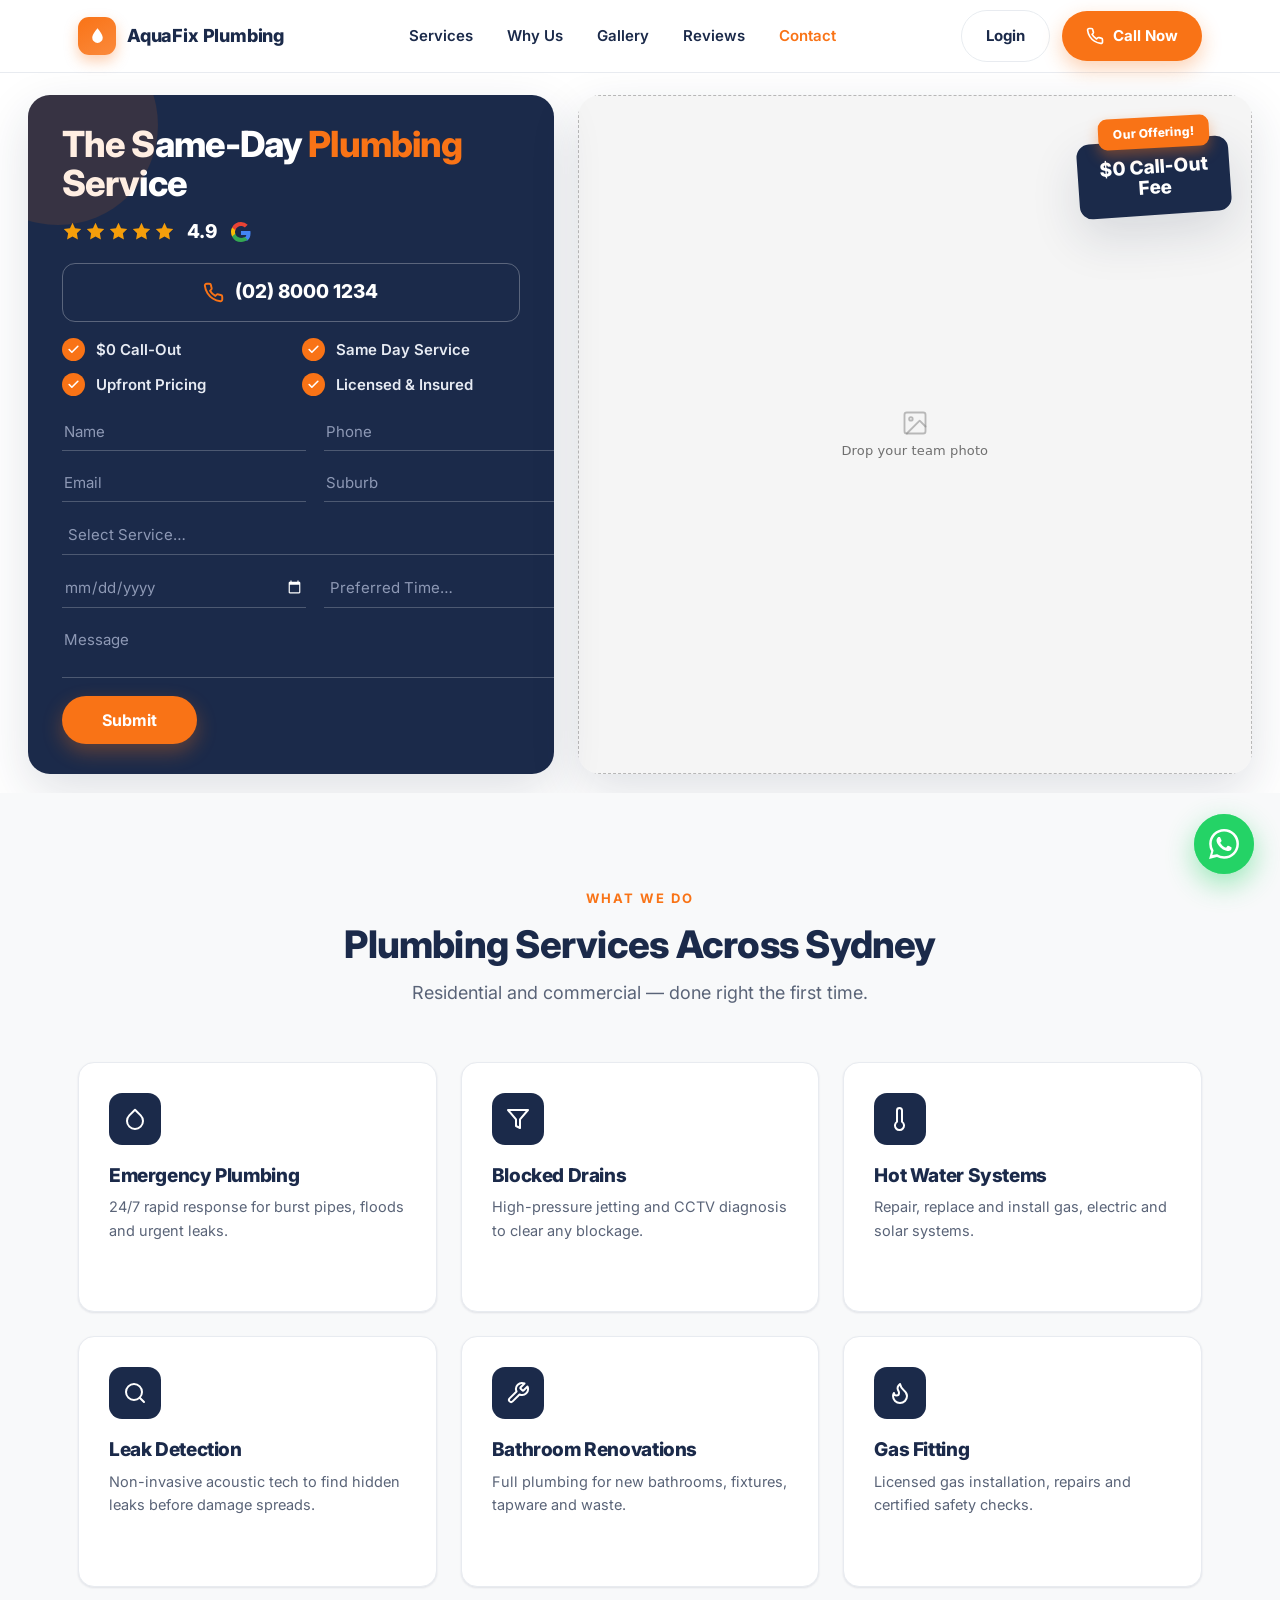
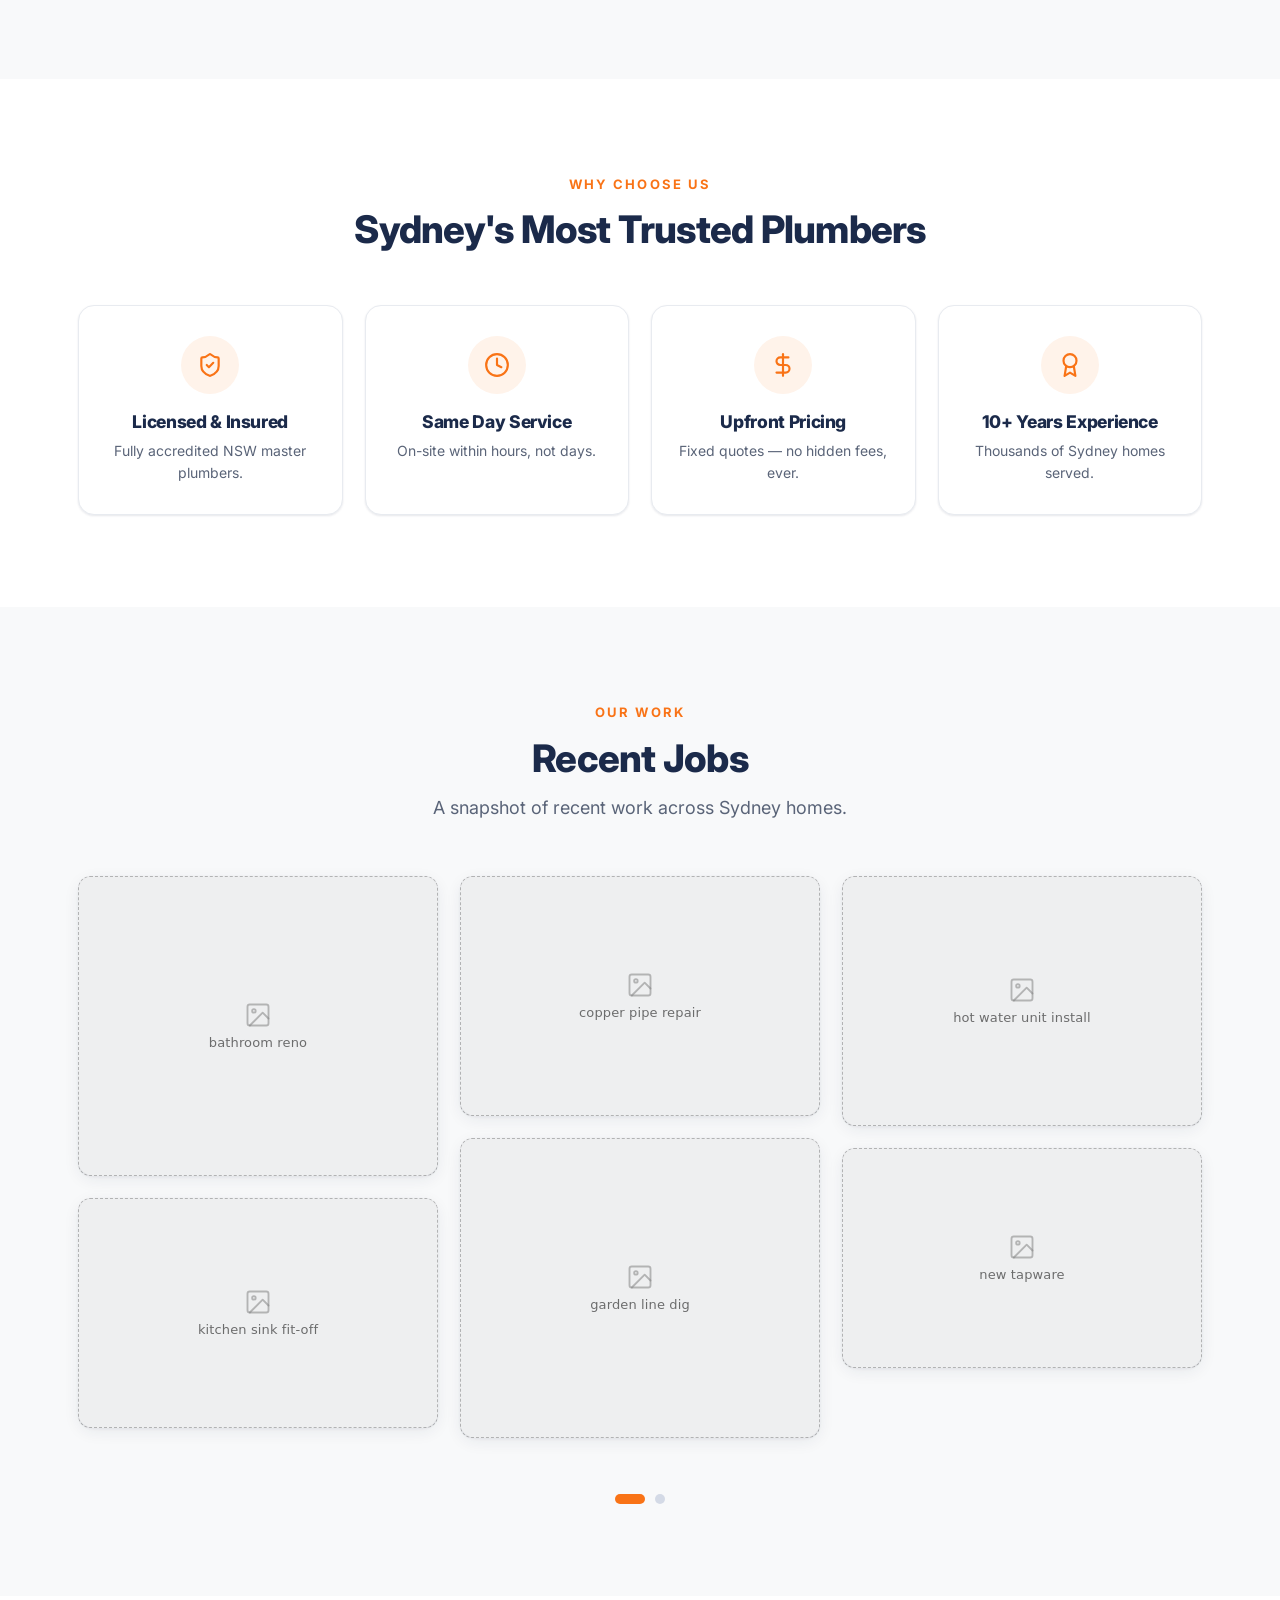
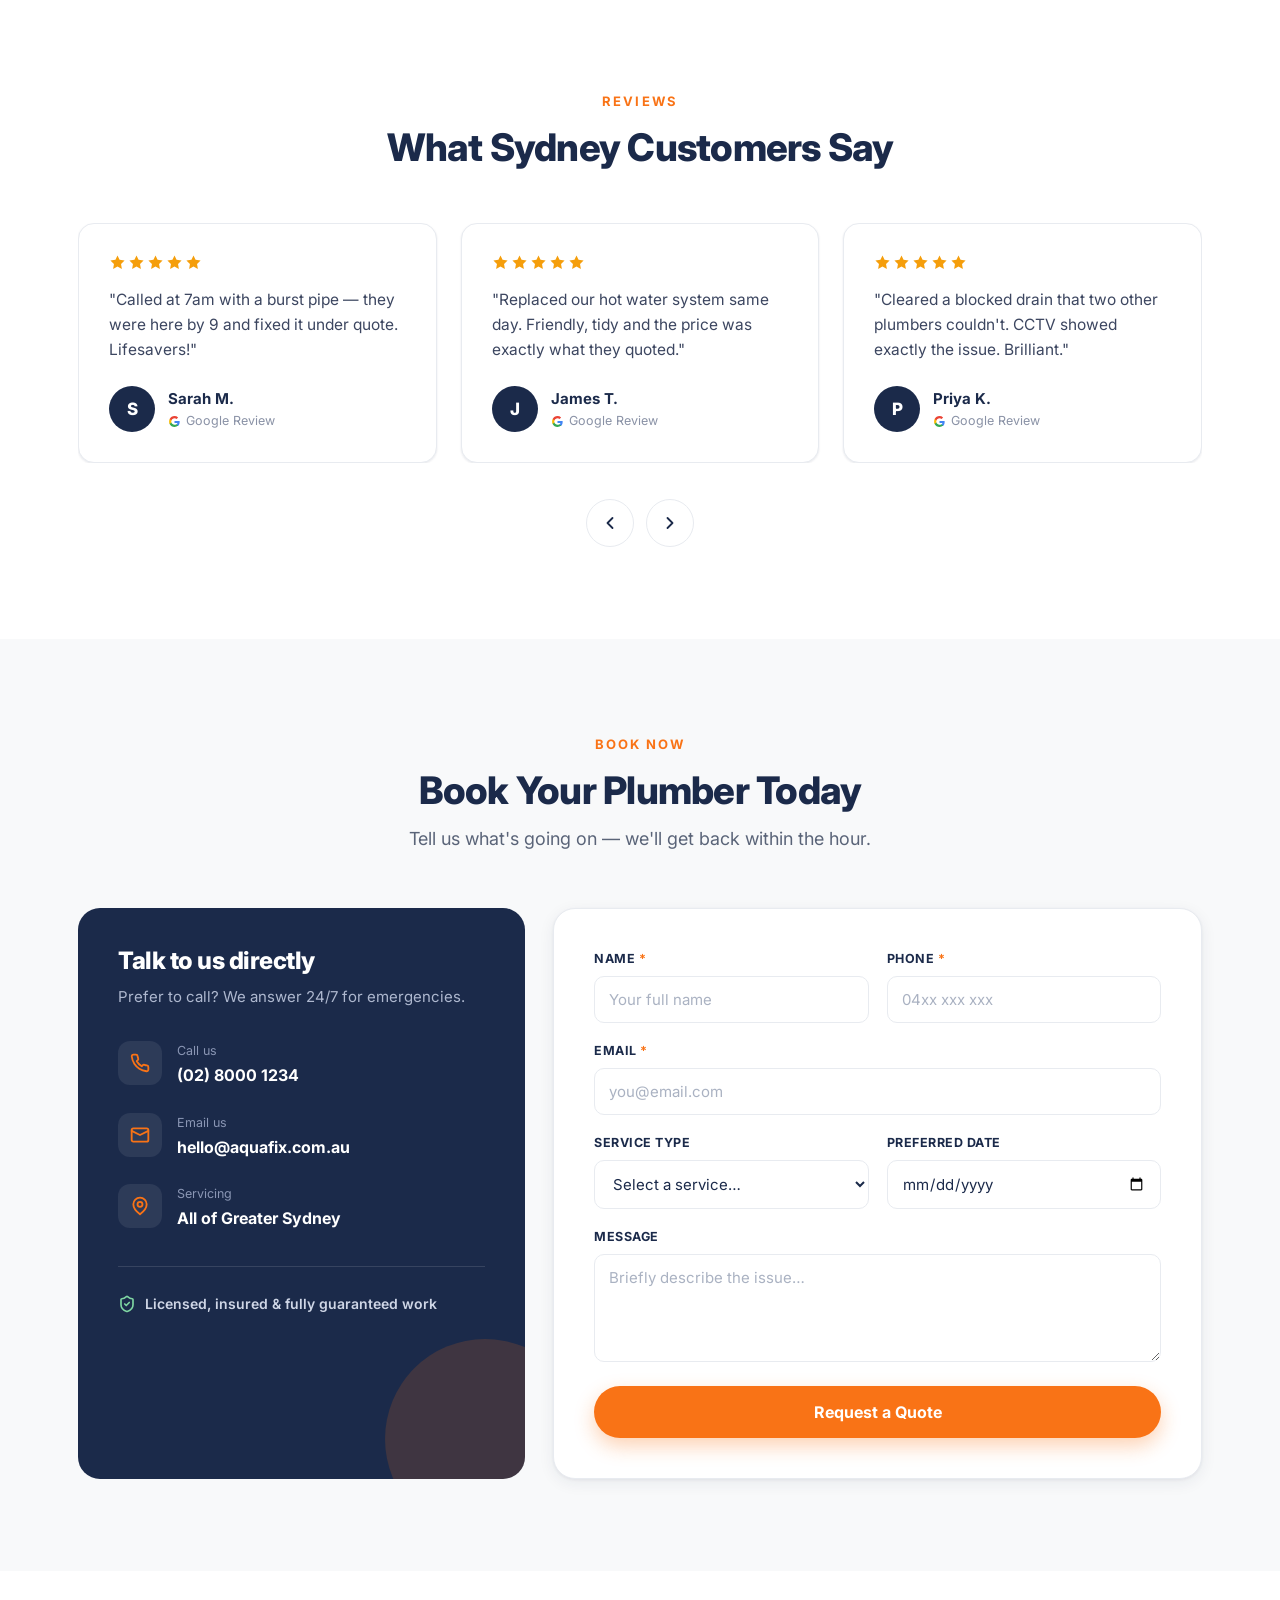
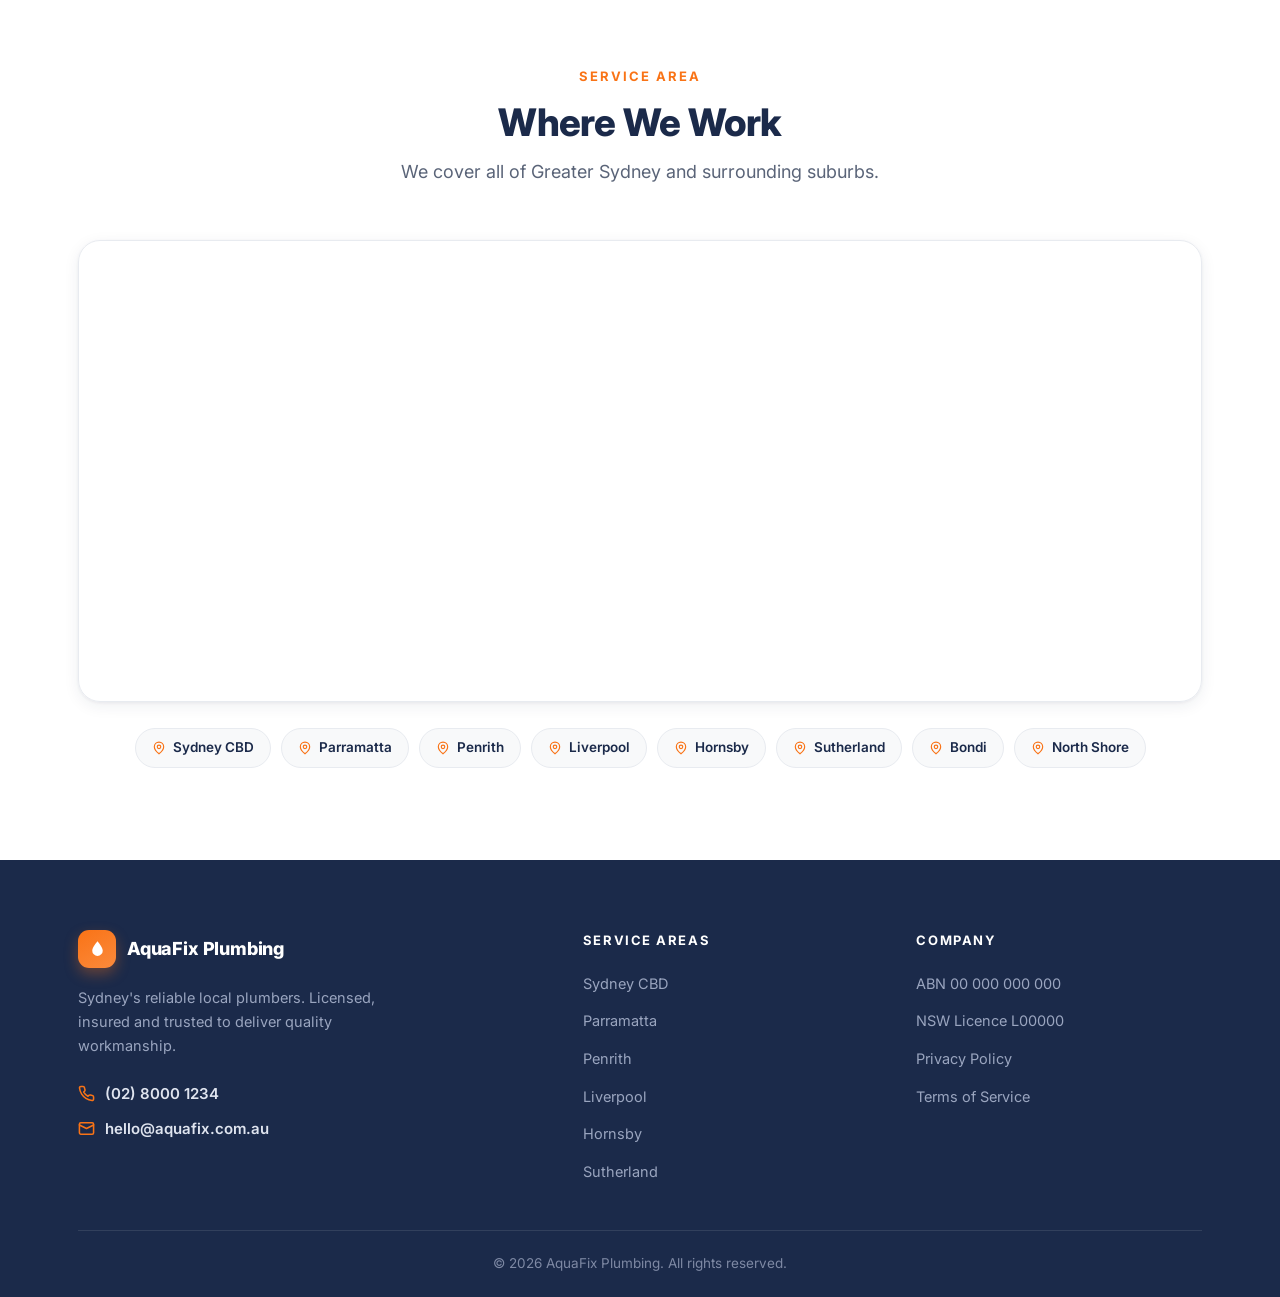
==== commit b09694c2: "Complete dynamic wiring pass — all admin content loads from Supabase Co-Authored-By: Claude Sonnet 4" ====
--- a/index.html
+++ b/index.html
@@ -10,6 +10,7 @@
 <link rel="stylesheet" href="styles.css">
 </head>
 <body>
+<div class="announcement-bar" id="announcementBar" style="display:none;background:var(--navy);color:#fff;text-align:center;font-size:13.5px;font-weight:600;padding:9px 16px" id="announcementBar"></div>
 
 <!-- ============ NAV ============ -->
 <header class="nav" id="nav">
@@ -73,7 +74,7 @@
     <!-- left: form card -->
     <div class="hero-card">
       <div id="heroFormWrap">
-        <h1>The Same-Day <span class="text-orange">Plumbing</span> Service</h1>
+        <h1 id="heroHeading">The Same-Day <span class="text-orange">Plumbing</span> Service</h1>
         <div class="hero-rating">
           <span class="stars" data-stars="5"></span>
           <span class="score">4.9</span>
@@ -130,9 +131,9 @@
     <!-- right: team photo -->
     <div class="hero-photo">
       <image-slot id="hero-photo" shape="rect" fit="cover" placeholder="Drop your team photo"></image-slot>
-      <div class="hero-offer">
+      <div class="hero-offer" id="heroBadge">
         <span class="tag">Our Offering!</span>
-        <div class="box">$0 Call-Out<br>Fee</div>
+        <div class="box" id="heroBadgeBox">$0 Call-Out<br>Fee</div>
       </div>
     </div>
 
@@ -343,7 +344,7 @@
       </div>
       <div class="footer-col">
         <h4>Service Areas</h4>
-        <ul>
+        <ul id="footerAreas">
           <li><a href="#area">Sydney CBD</a></li>
           <li><a href="#area">Parramatta</a></li>
           <li><a href="#area">Penrith</a></li>
@@ -355,8 +356,8 @@
       <div class="footer-col">
         <h4>Company</h4>
         <ul>
-          <li><a href="#">ABN 00 000 000 000</a></li>
-          <li><a href="#">NSW Licence L00000</a></li>
+          <li id="footerAbn"><a href="#">ABN 00 000 000 000</a></li>
+          <li id="footerLicence"><a href="#">NSW Licence L00000</a></li>
           <li><a href="#">Privacy Policy</a></li>
           <li><a href="#">Terms of Service</a></li>
         </ul>
--- a/styles.css
+++ b/styles.css
@@ -1,4 +1,5 @@
 /* ============ AquaFix Plumbing — styles ============ */
+.announcement-bar{background:var(--navy);color:#fff;text-align:center;font-size:13.5px;font-weight:600;padding:9px 16px;letter-spacing:.01em}
 :root{
   --navy:#1B2A4A;
   --navy-2:#16223C;
@@ -106,7 +107,7 @@
 .stars{display:inline-flex;gap:2px}
 .stars svg{width:17px;height:17px;color:var(--gold)}
 
-.hero{position:relative;background:#fff;padding:22px 0 0;overflow:hidden}
+.hero{position:relative;background:#fff;padding:22px 0 0;overflow:hidden;min-height:620px;max-height:720px;height:100vh}
 .hero .wrap{max-width:1340px}
 .hero-grid{display:grid;grid-template-columns:minmax(430px,0.92fr) 1.18fr;gap:24px;align-items:stretch}
 
@@ -166,8 +167,8 @@
 .hero-success p{color:#aeb8cf;font-size:15px}
 
 /* right photo */
-.hero-photo{position:relative;border-radius:var(--r-lg);overflow:hidden;min-height:420px;box-shadow:var(--shadow-lg)}
-.hero-photo image-slot{position:absolute;inset:0;width:100%;height:100%}
+.hero-photo{position:relative;border-radius:var(--r-lg);overflow:hidden;height:100%;max-height:720px;box-shadow:var(--shadow-lg)}
+.hero-photo img,.hero-photo image-slot{width:100%;height:100%;object-fit:cover;object-position:center top;display:block}
 .hero-offer{position:absolute;top:22px;right:22px;text-align:center;z-index:3}
 .hero-offer .tag{display:inline-block;white-space:nowrap;background:var(--orange);color:#fff;font-weight:800;font-size:12px;letter-spacing:.02em;padding:6px 15px;border-radius:9px;transform:rotate(-3deg);box-shadow:0 6px 14px rgba(249,115,22,.4);position:relative;z-index:2}
 .hero-offer .box{margin-top:-8px;background:var(--navy);color:#fff;font-weight:800;font-size:19px;line-height:1.12;padding:16px 22px;border-radius:13px;box-shadow:var(--shadow-lg);transform:rotate(-4deg)}
@@ -366,7 +367,7 @@
   .footer-grid{grid-template-columns:1fr 1fr;gap:36px}
   .rev-card{flex:0 0 calc((100% - 24px)/2)}
   .hero-grid{grid-template-columns:1fr}
-  .hero-photo{min-height:380px;order:-1}
+  .hero-photo{height:280px;max-height:280px;order:-1}
   .hero-card h1{font-size:36px}
   .hero-strip .wrap{justify-content:flex-start;gap:14px 28px}
 }
@@ -399,7 +400,7 @@
   .hero{padding:16px 0 0}
   .hero-card{padding:24px 20px;border-radius:18px}
   .hero-card h1{font-size:28px}
-  .hero-photo{min-height:280px;border-radius:12px;overflow:hidden}
+  .hero-photo{height:280px;max-height:280px;border-radius:12px;overflow:hidden}
   .hero-offer{top:14px;right:14px}
   .hero-offer .box{font-size:16px;padding:12px 16px}
   .hero-checks{grid-template-columns:1fr 1fr;gap:11px 16px} /* 2x2 */
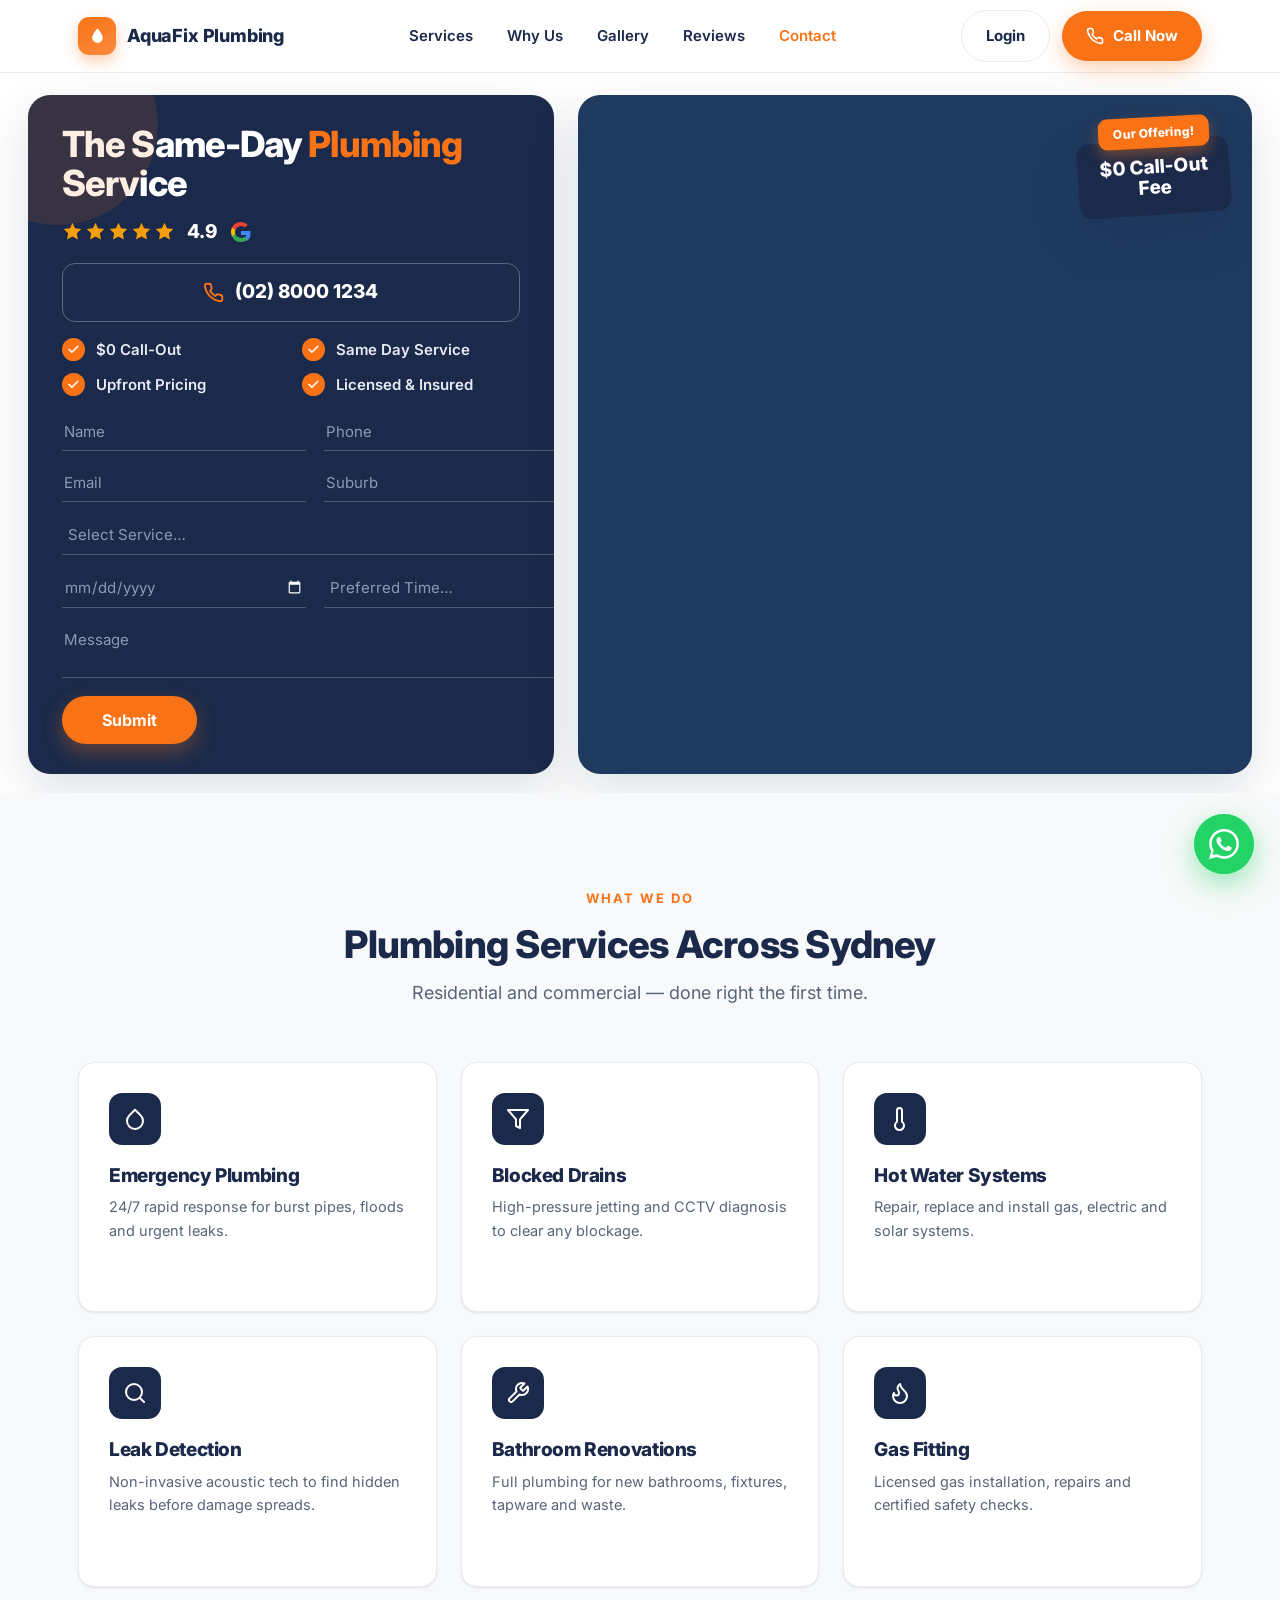
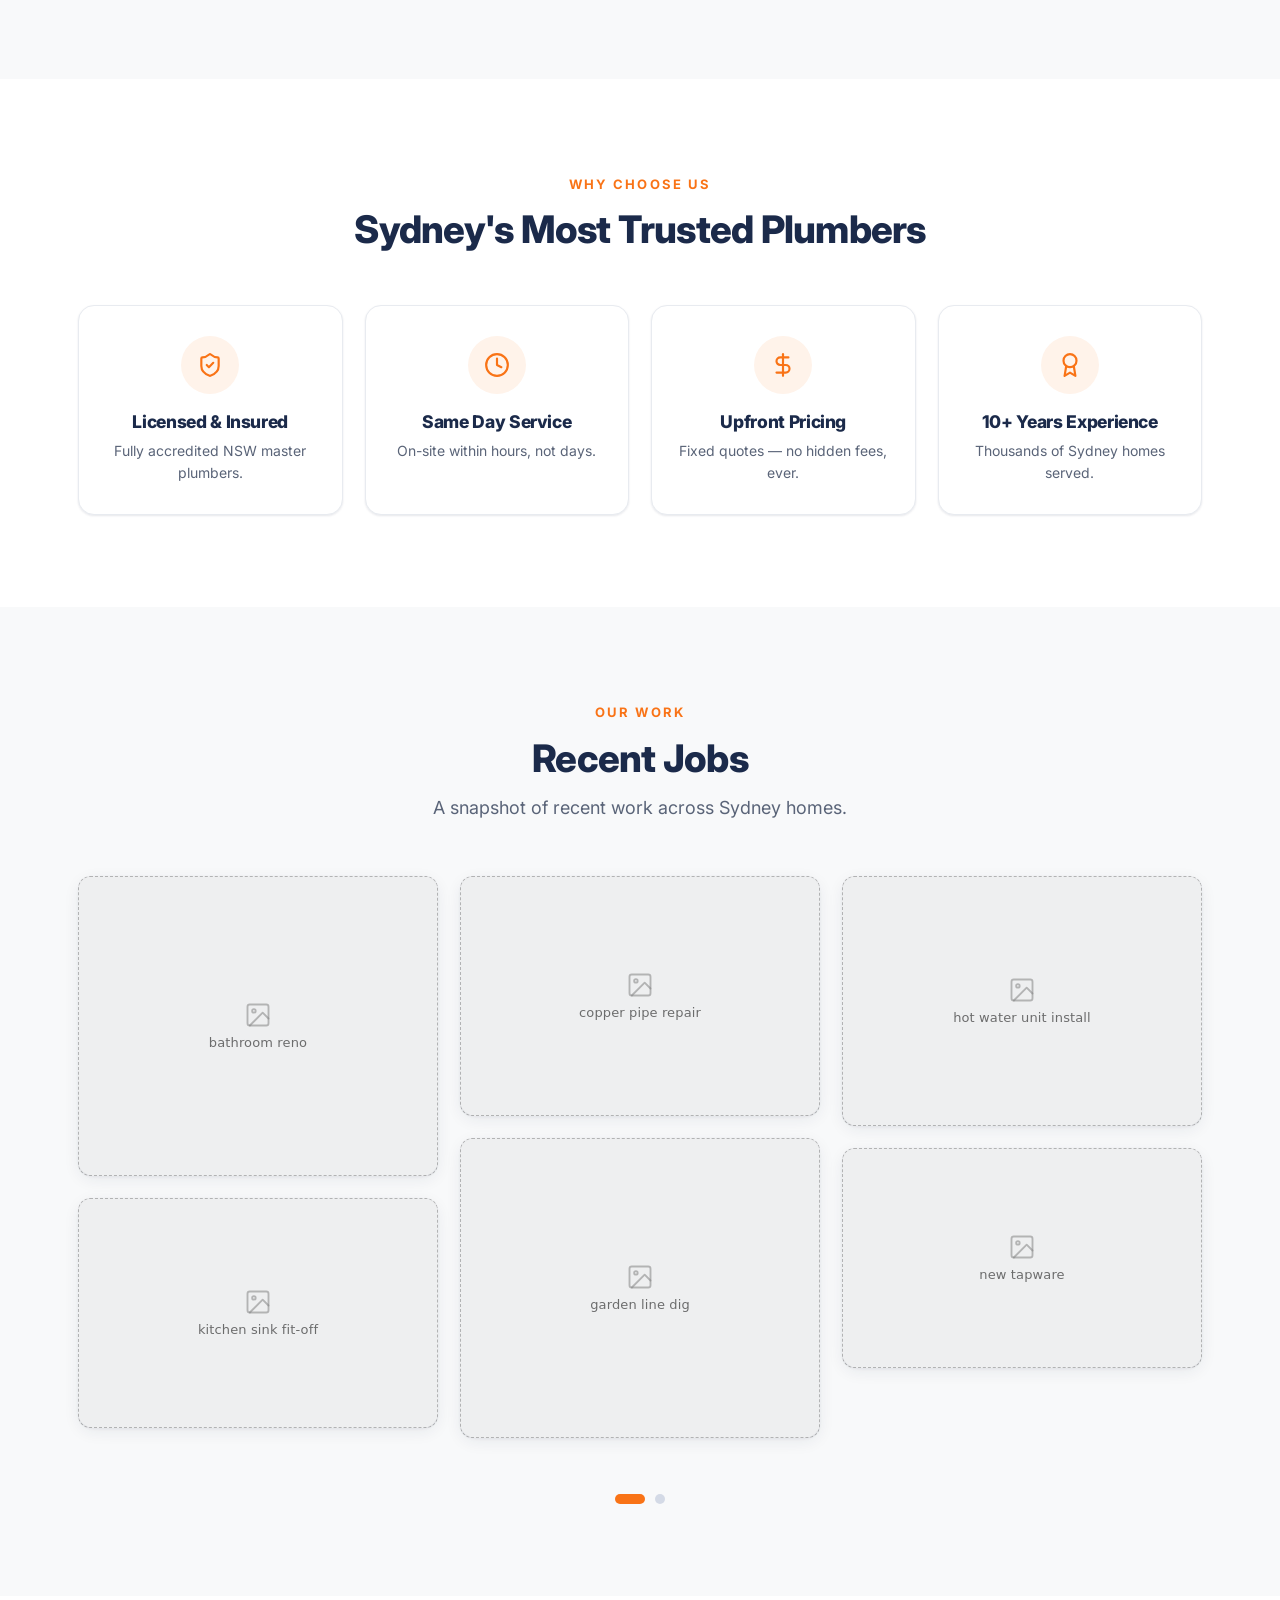
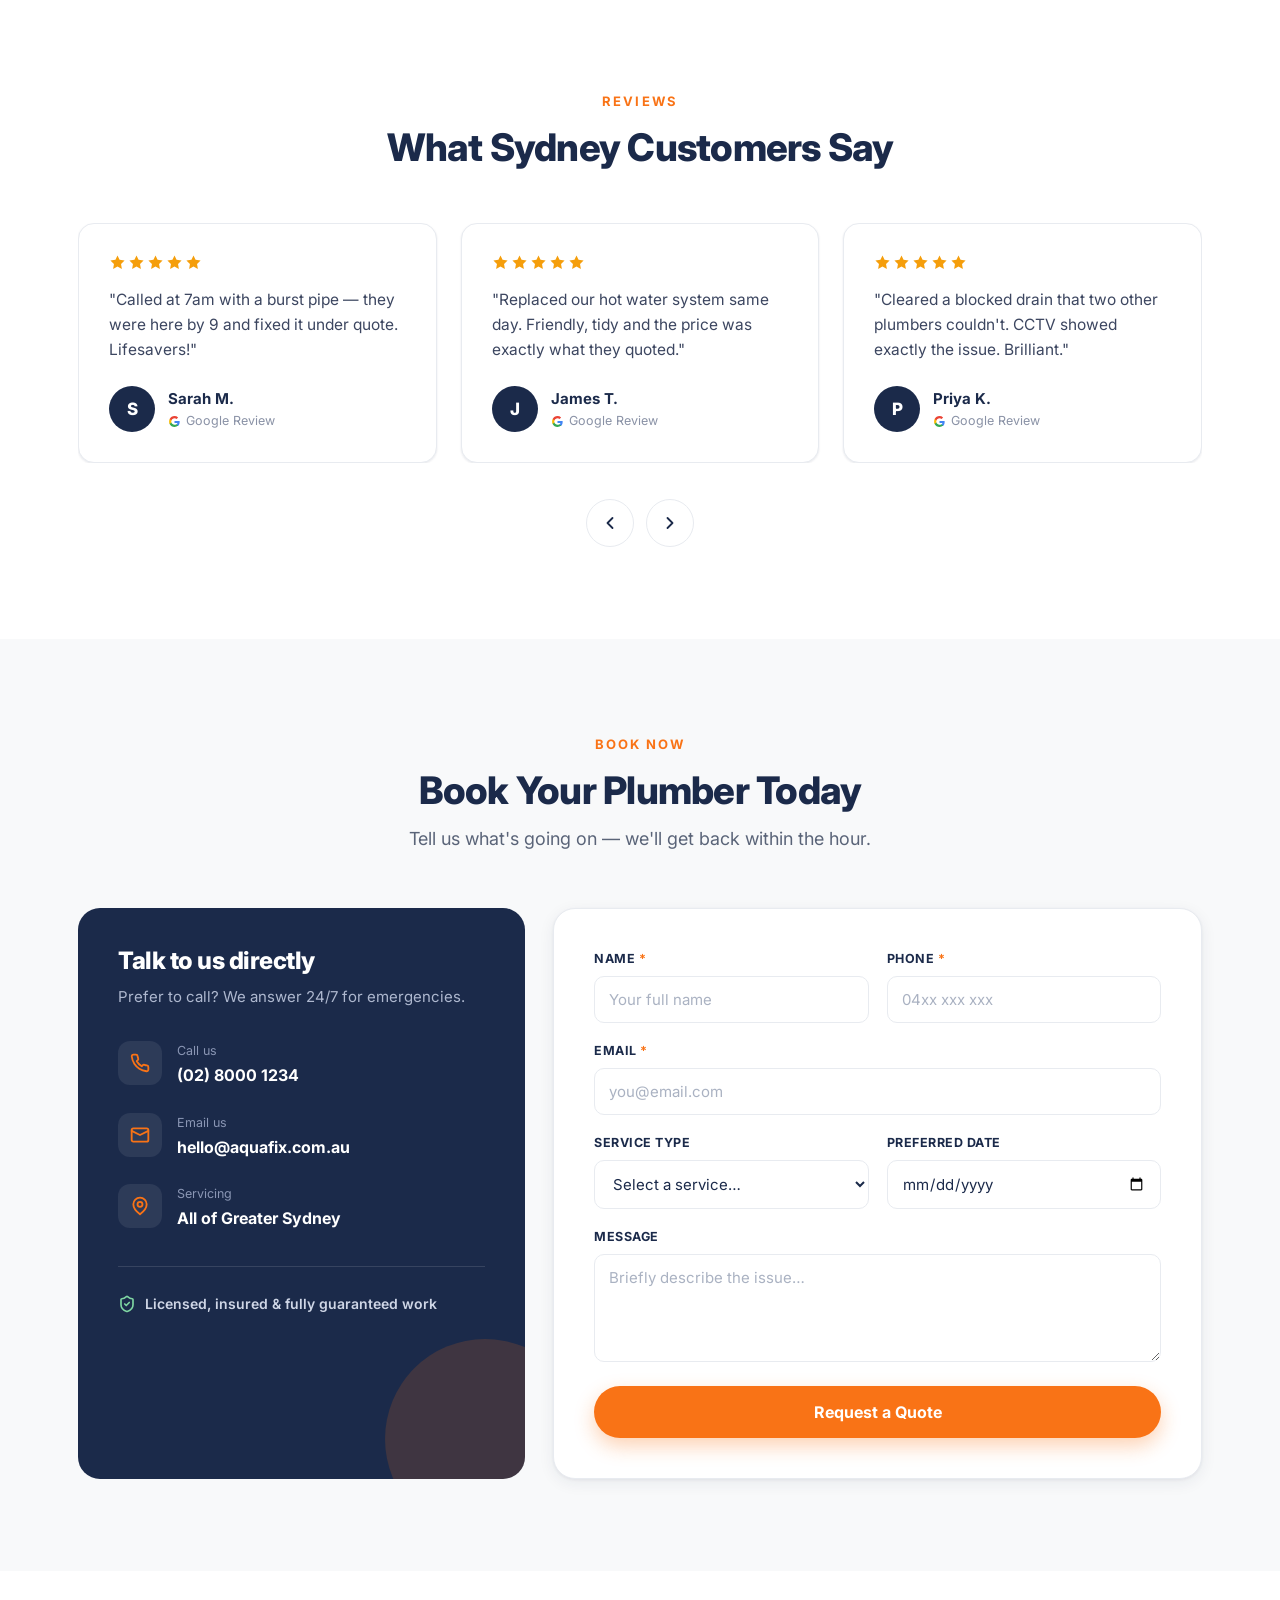
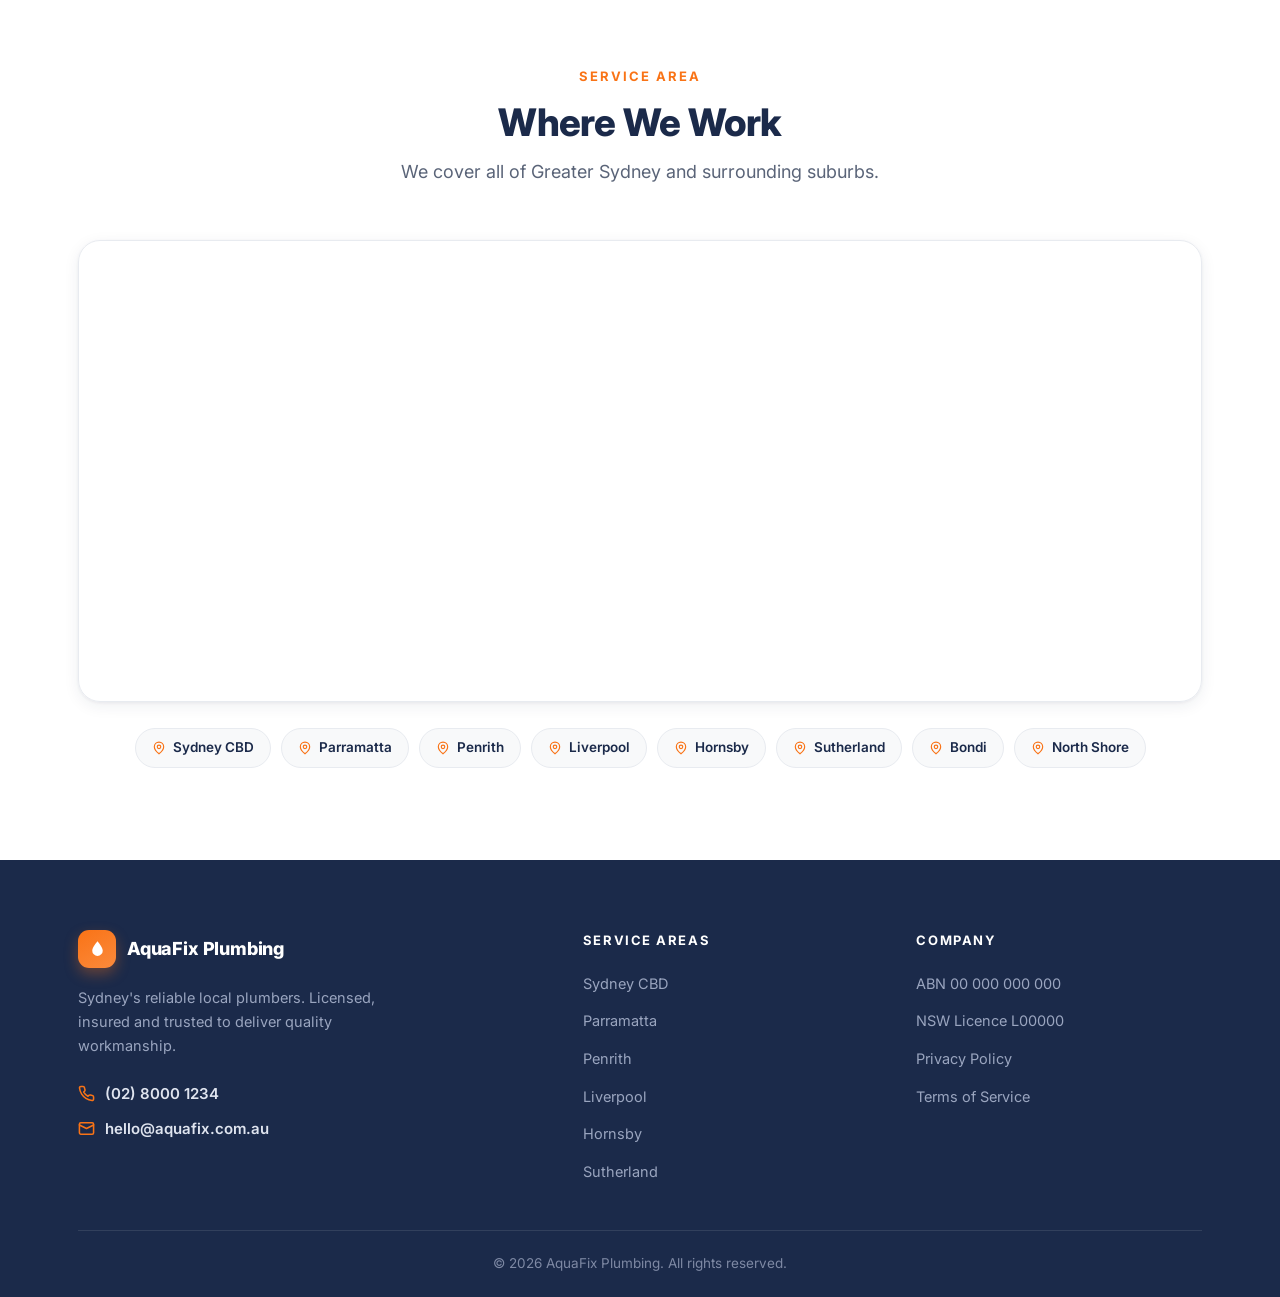
==== commit 473519db: "Replace image-slot in hero with plain div to prevent JS override" ====
--- a/index.html
+++ b/index.html
@@ -19,7 +19,7 @@
       <span class="brand-mark">
         <svg viewBox="0 0 24 24" fill="currentColor"><path d="M12 2.5c2.2 3 6 7 6 10.8a6 6 0 0 1-12 0C6 9.5 9.8 5.5 12 2.5z"/></svg>
       </span>
-      AquaFix Plumbing
+      <span class="business-name">AquaFix Plumbing</span>
     </a>
 
     <nav class="nav-links">
@@ -48,7 +48,7 @@
   <div class="drawer-bg" data-close></div>
   <div class="drawer-panel">
     <div class="drawer-top">
-      <span class="brand"><span class="brand-mark"><svg viewBox="0 0 24 24" fill="currentColor"><path d="M12 2.5c2.2 3 6 7 6 10.8a6 6 0 0 1-12 0C6 9.5 9.8 5.5 12 2.5z"/></svg></span></span>
+      <span class="brand"><span class="brand-mark brand-mark--drawer"><svg viewBox="0 0 24 24" fill="currentColor"><path d="M12 2.5c2.2 3 6 7 6 10.8a6 6 0 0 1-12 0C6 9.5 9.8 5.5 12 2.5z"/></svg></span></span>
       <button class="nav-toggle" data-close aria-label="Close">
         <svg viewBox="0 0 24 24" fill="none" stroke="currentColor" stroke-width="2.2" stroke-linecap="round"><path d="M18 6 6 18M6 6l12 12"/></svg>
       </button>
@@ -75,6 +75,7 @@
     <div class="hero-card">
       <div id="heroFormWrap">
         <h1 id="heroHeading">The Same-Day <span class="text-orange">Plumbing</span> Service</h1>
+        <p id="heroSubheading" style="display:none;color:#c8d0e0;font-size:14.5px;margin-bottom:10px;line-height:1.5"></p>
         <div class="hero-rating">
           <span class="stars" data-stars="5"></span>
           <span class="score">4.9</span>
@@ -130,7 +131,7 @@
 
     <!-- right: team photo -->
     <div class="hero-photo">
-      <image-slot id="hero-photo" shape="rect" fit="cover" placeholder="Drop your team photo"></image-slot>
+      <div id="hero-photo"></div>
       <div class="hero-offer" id="heroBadge">
         <span class="tag">Our Offering!</span>
         <div class="box" id="heroBadgeBox">$0 Call-Out<br>Fee</div>
@@ -334,7 +335,7 @@
       <div>
         <a href="#top" class="brand">
           <span class="brand-mark"><svg viewBox="0 0 24 24" fill="currentColor"><path d="M12 2.5c2.2 3 6 7 6 10.8a6 6 0 0 1-12 0C6 9.5 9.8 5.5 12 2.5z"/></svg></span>
-          AquaFix Plumbing
+          <span class="business-name">AquaFix Plumbing</span>
         </a>
         <p class="footer-tag">Sydney's reliable local plumbers. Licensed, insured and trusted to deliver quality workmanship.</p>
         <div class="footer-contact">
--- a/styles.css
+++ b/styles.css
@@ -167,8 +167,8 @@
 .hero-success p{color:#aeb8cf;font-size:15px}
 
 /* right photo */
-.hero-photo{position:relative;border-radius:var(--r-lg);overflow:hidden;height:100%;max-height:720px;box-shadow:var(--shadow-lg)}
-.hero-photo img,.hero-photo image-slot{width:100%;height:100%;object-fit:cover;object-position:center top;display:block}
+.hero-photo{position:relative;border-radius:var(--r-lg);overflow:hidden;height:100%;max-height:720px;box-shadow:var(--shadow-lg);background:#1e3a5f}
+.hero-photo img{width:100%;height:100%;object-fit:cover;object-position:center top;display:block}
 .hero-offer{position:absolute;top:22px;right:22px;text-align:center;z-index:3}
 .hero-offer .tag{display:inline-block;white-space:nowrap;background:var(--orange);color:#fff;font-weight:800;font-size:12px;letter-spacing:.02em;padding:6px 15px;border-radius:9px;transform:rotate(-3deg);box-shadow:0 6px 14px rgba(249,115,22,.4);position:relative;z-index:2}
 .hero-offer .box{margin-top:-8px;background:var(--navy);color:#fff;font-weight:800;font-size:19px;line-height:1.12;padding:16px 22px;border-radius:13px;box-shadow:var(--shadow-lg);transform:rotate(-4deg)}
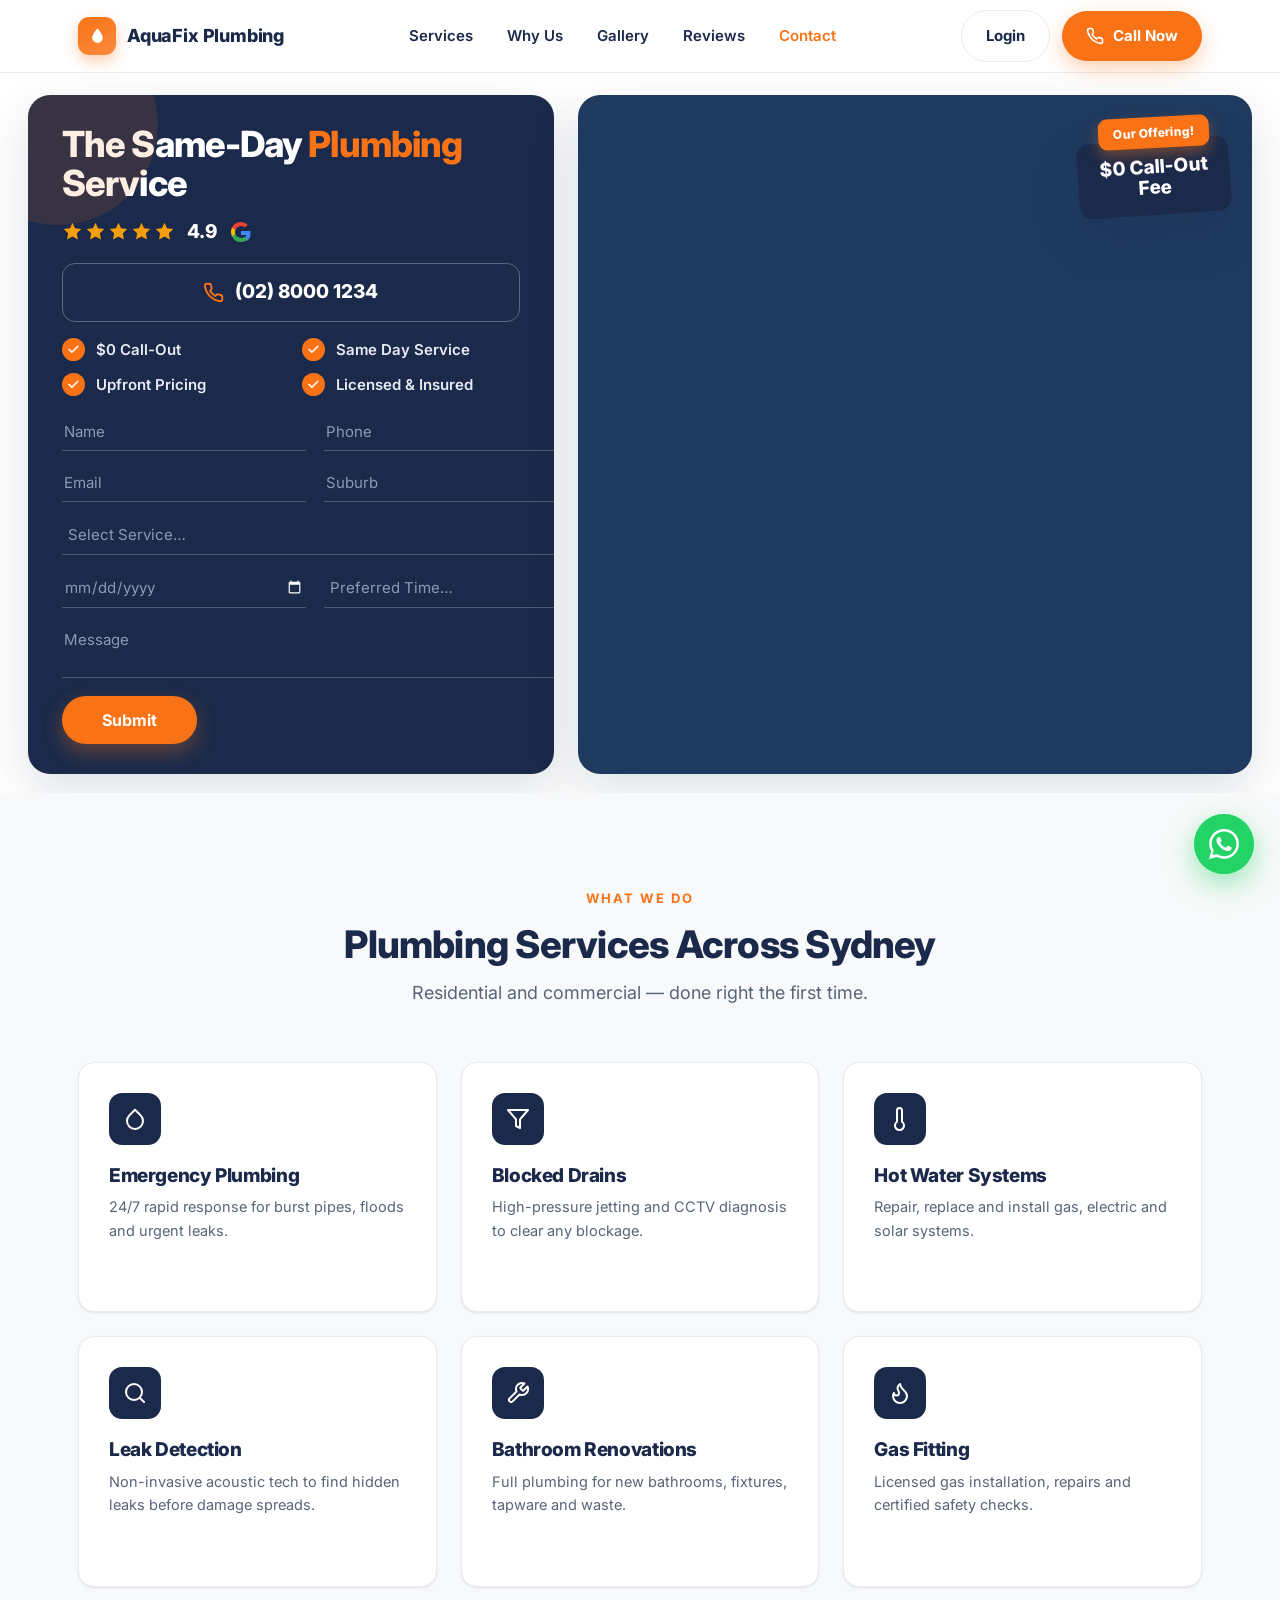
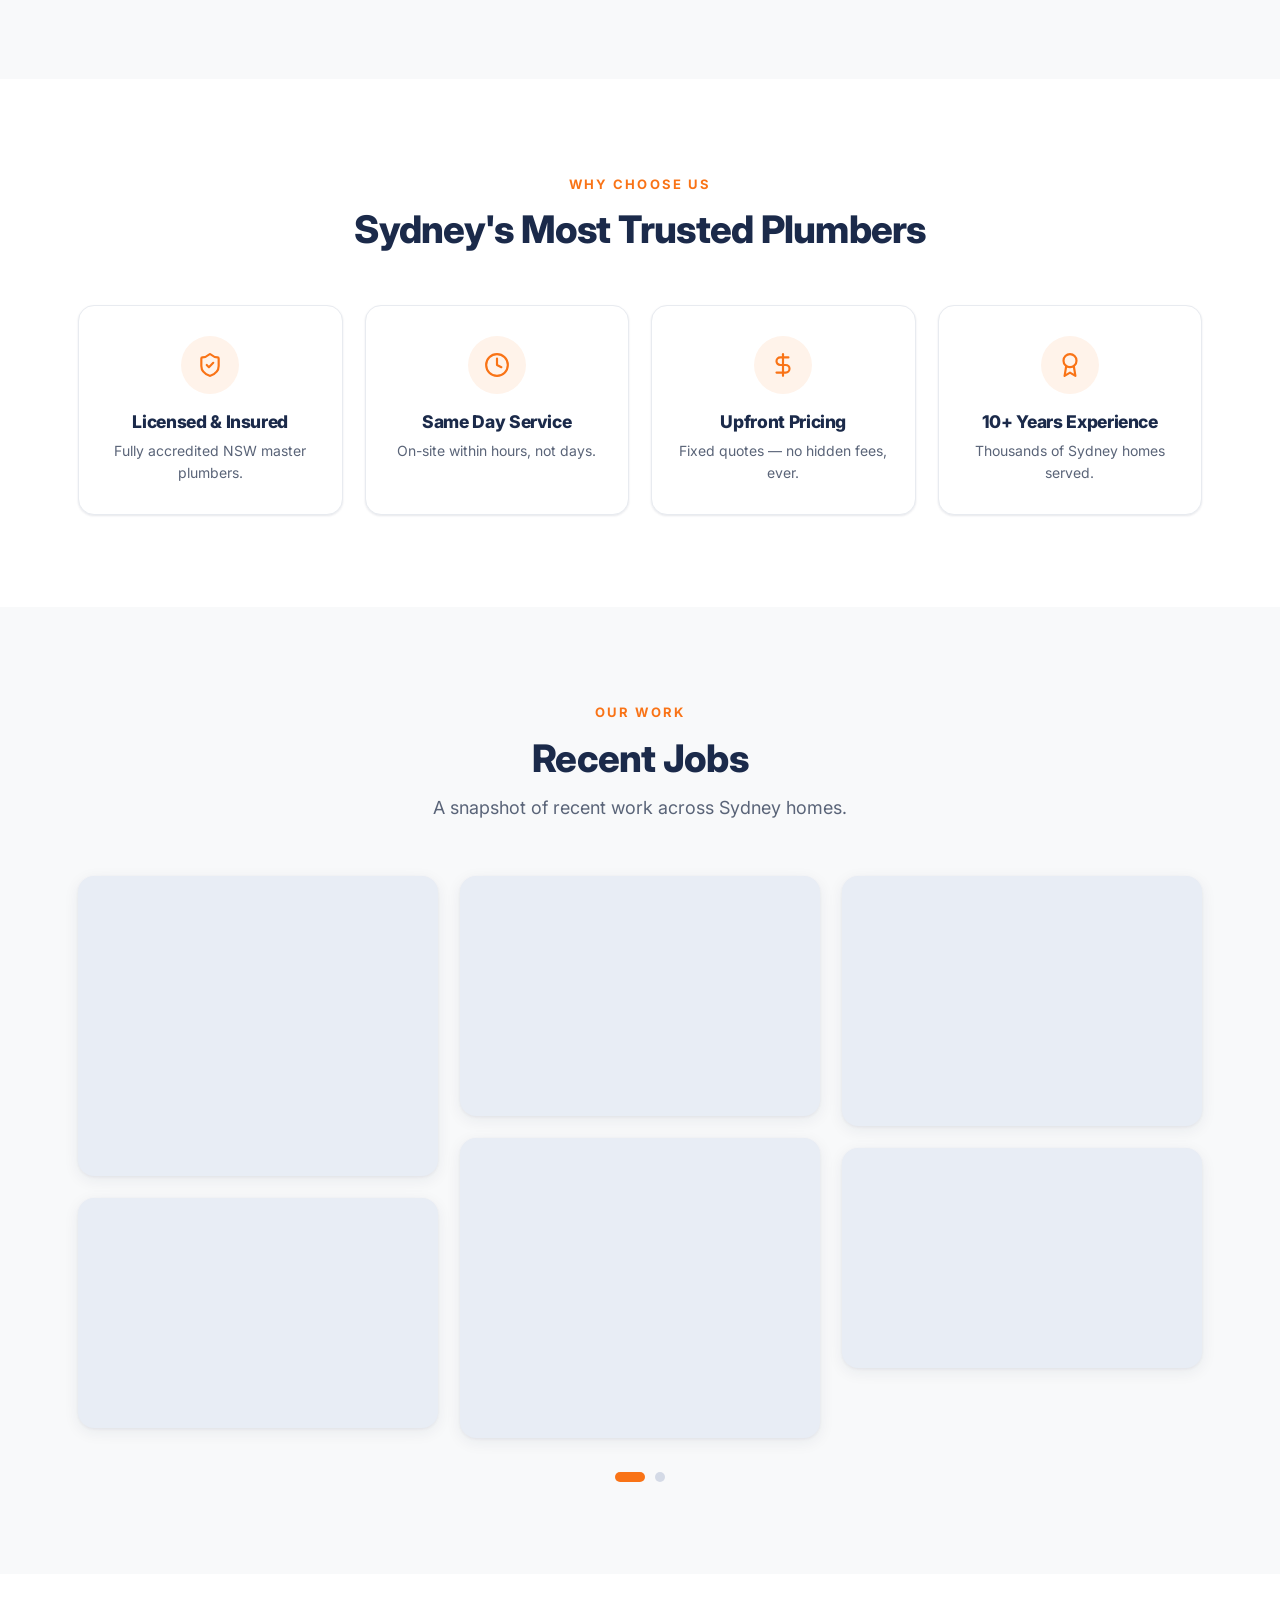
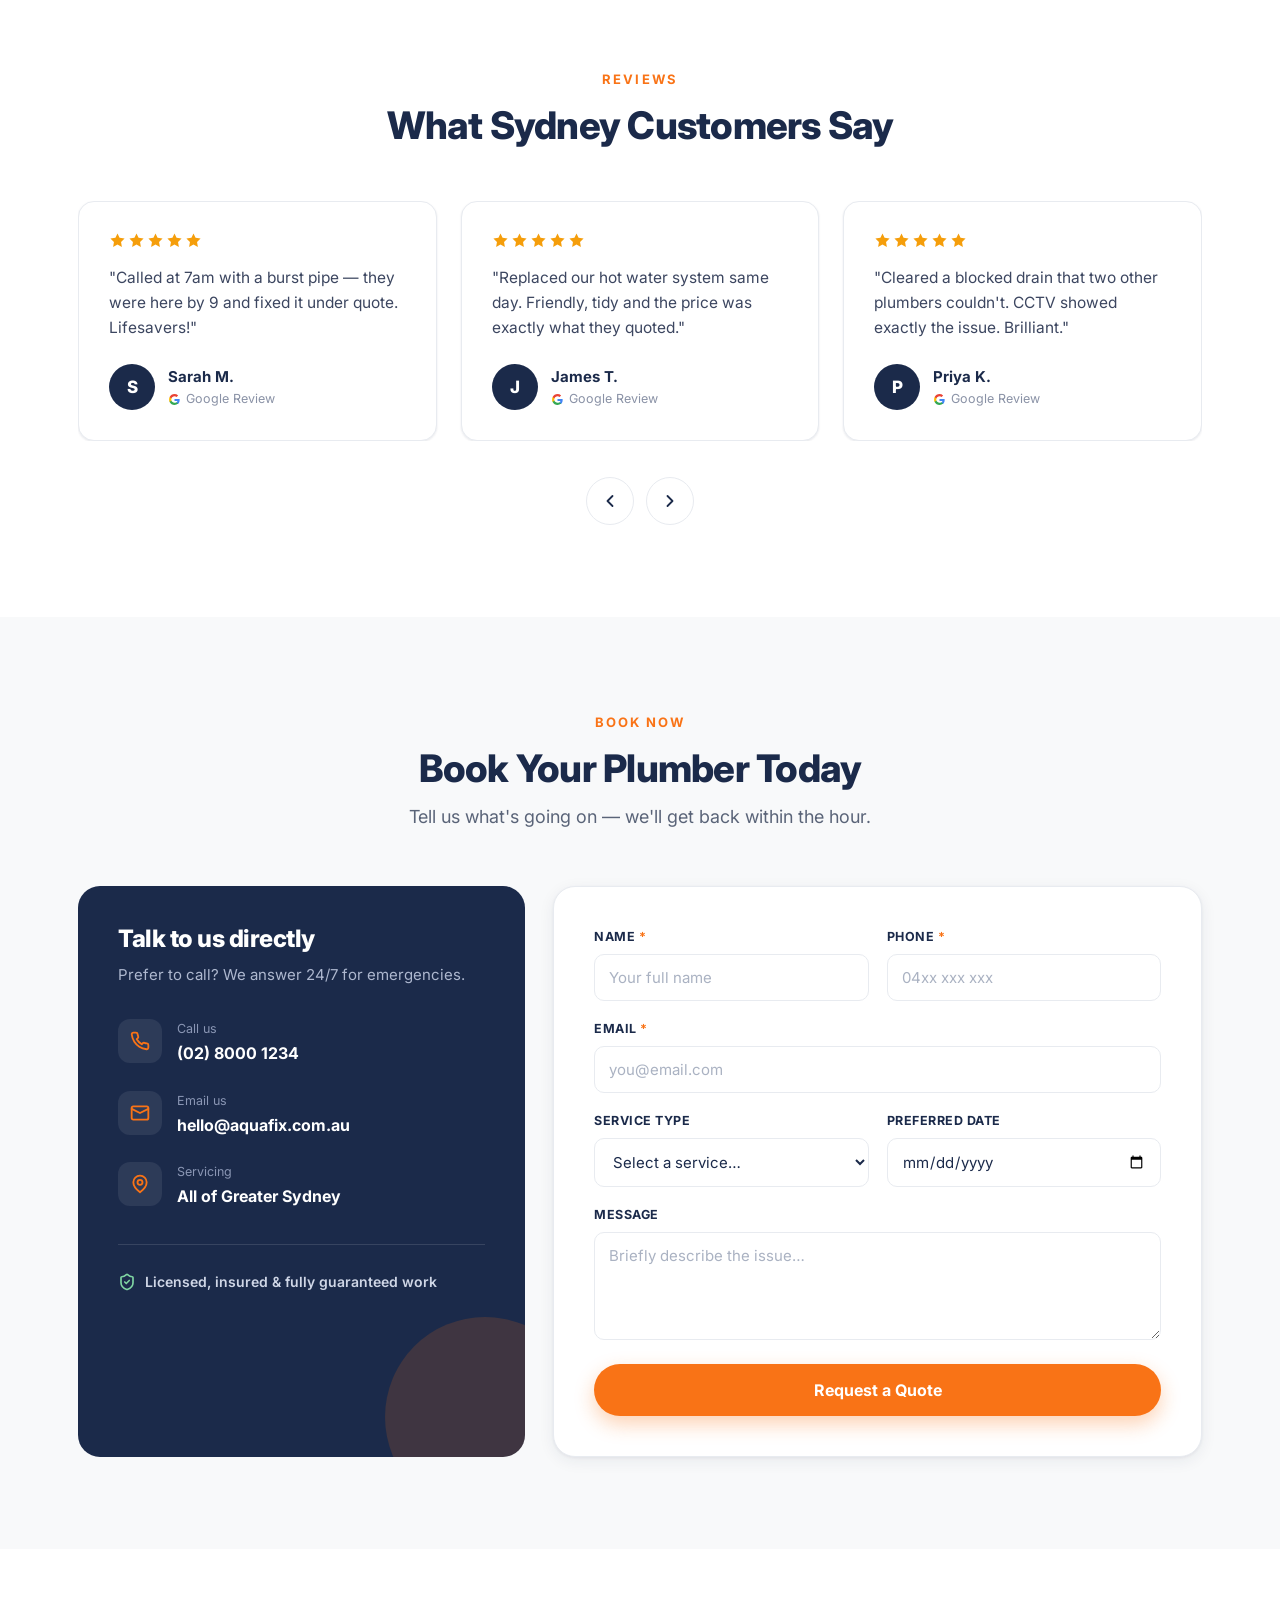
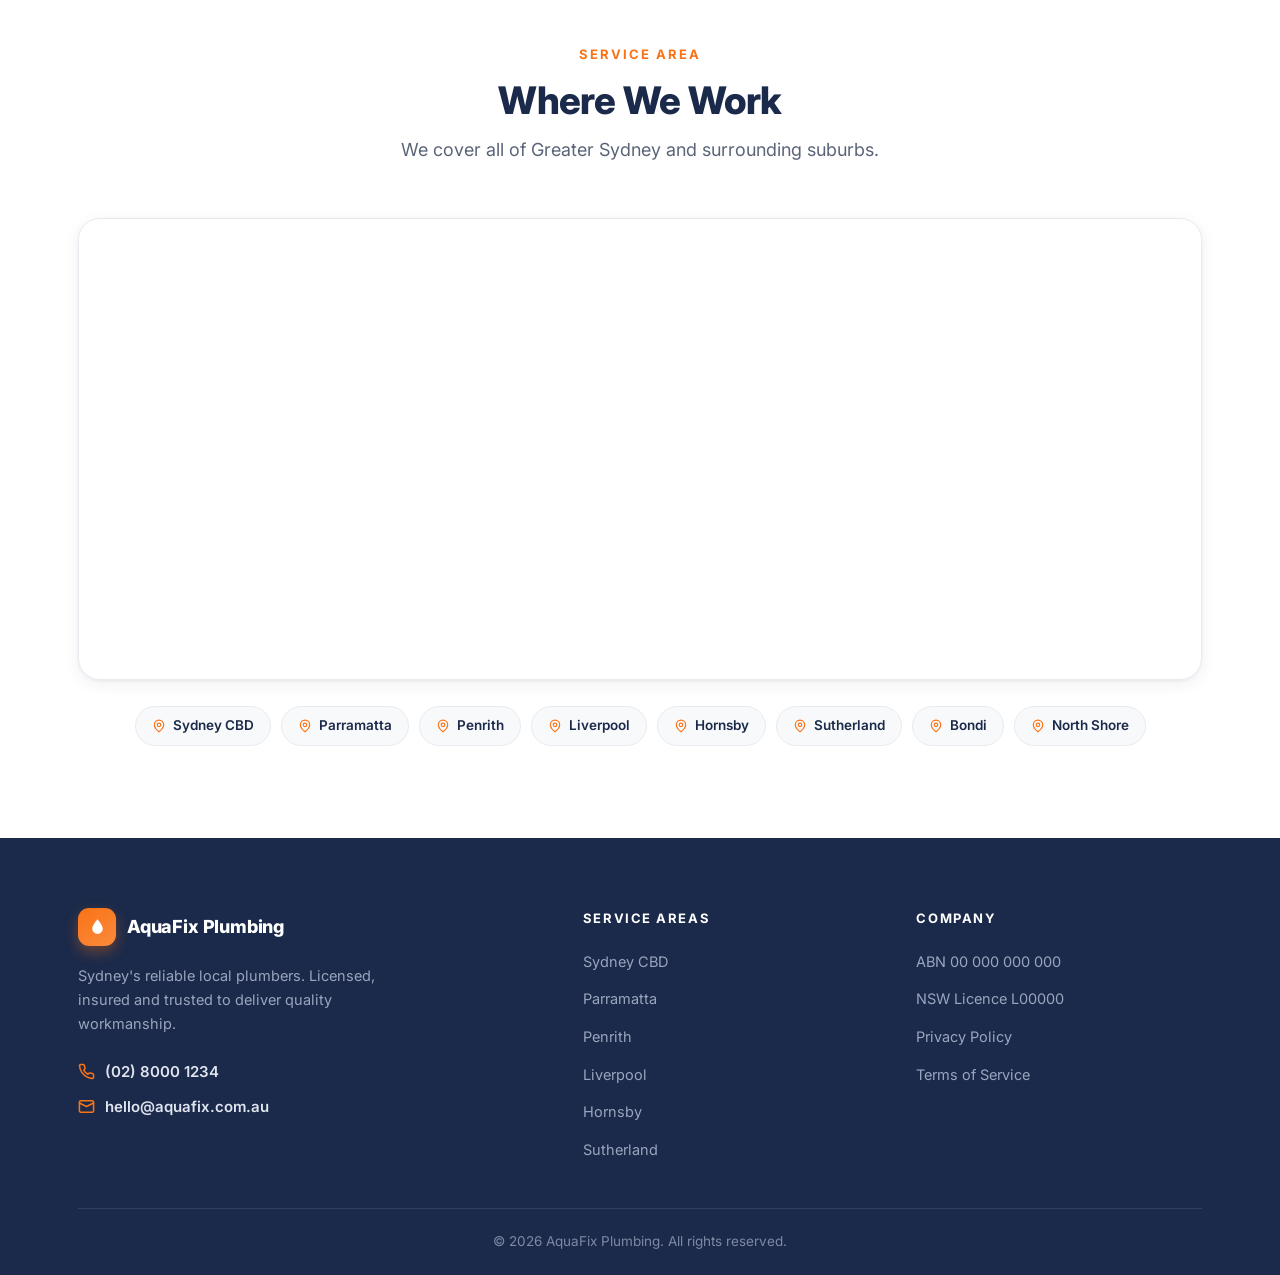
==== commit 83bee6e2: "Remove image-slot.js, replace image-slot elements with plain divs" ====
--- a/index.html
+++ b/index.html
@@ -179,22 +179,22 @@
 
     <div class="gallery-page active" data-page="0">
       <div class="masonry">
-        <image-slot id="g1" style="height:300px" placeholder="bathroom reno"></image-slot>
-        <image-slot id="g2" style="height:230px" placeholder="kitchen sink fit-off"></image-slot>
-        <image-slot id="g3" style="height:240px" placeholder="copper pipe repair"></image-slot>
-        <image-slot id="g4" style="height:300px" placeholder="garden line dig"></image-slot>
-        <image-slot id="g5" style="height:250px" placeholder="hot water unit install"></image-slot>
-        <image-slot id="g6" style="height:220px" placeholder="new tapware"></image-slot>
+        <div class="gal-ph" style="height:300px"></div>
+        <div class="gal-ph" style="height:230px"></div>
+        <div class="gal-ph" style="height:240px"></div>
+        <div class="gal-ph" style="height:300px"></div>
+        <div class="gal-ph" style="height:250px"></div>
+        <div class="gal-ph" style="height:220px"></div>
       </div>
     </div>
     <div class="gallery-page" data-page="1">
       <div class="masonry">
-        <image-slot id="g7" style="height:240px" placeholder="drain CCTV"></image-slot>
-        <image-slot id="g8" style="height:300px" placeholder="laundry rough-in"></image-slot>
-        <image-slot id="g9" style="height:230px" placeholder="gas cooktop fit"></image-slot>
-        <image-slot id="g10" style="height:300px" placeholder="vanity install"></image-slot>
-        <image-slot id="g11" style="height:230px" placeholder="leak repair"></image-slot>
-        <image-slot id="g12" style="height:250px" placeholder="commercial fit-out"></image-slot>
+        <div class="gal-ph" style="height:240px"></div>
+        <div class="gal-ph" style="height:300px"></div>
+        <div class="gal-ph" style="height:230px"></div>
+        <div class="gal-ph" style="height:300px"></div>
+        <div class="gal-ph" style="height:230px"></div>
+        <div class="gal-ph" style="height:250px"></div>
       </div>
     </div>
 
@@ -384,7 +384,6 @@
   </a>
 </div>
 
-<script src="image-slot.js"></script>
 <script src="config.js"></script>
 <script src="app.js"></script>
 </body>
--- a/styles.css
+++ b/styles.css
@@ -216,7 +216,8 @@
 .gallery-page{display:none}
 .gallery-page.active{display:block}
 .masonry{columns:3;column-gap:22px}
-.masonry image-slot{width:100%;margin-bottom:22px;break-inside:avoid;box-shadow:var(--shadow);border-radius:var(--r)}
+.masonry img,.gal-ph{width:100%;margin-bottom:22px;break-inside:avoid;box-shadow:var(--shadow);border-radius:var(--r);display:block}
+.gal-ph{background:#e8edf5}
 .dots{display:flex;justify-content:center;gap:10px;margin-top:34px}
 .dots button{width:10px;height:10px;border-radius:50%;background:#d4dae6;transition:.2s ease}
 .dots button.active{background:var(--orange);width:30px;border-radius:999px}
